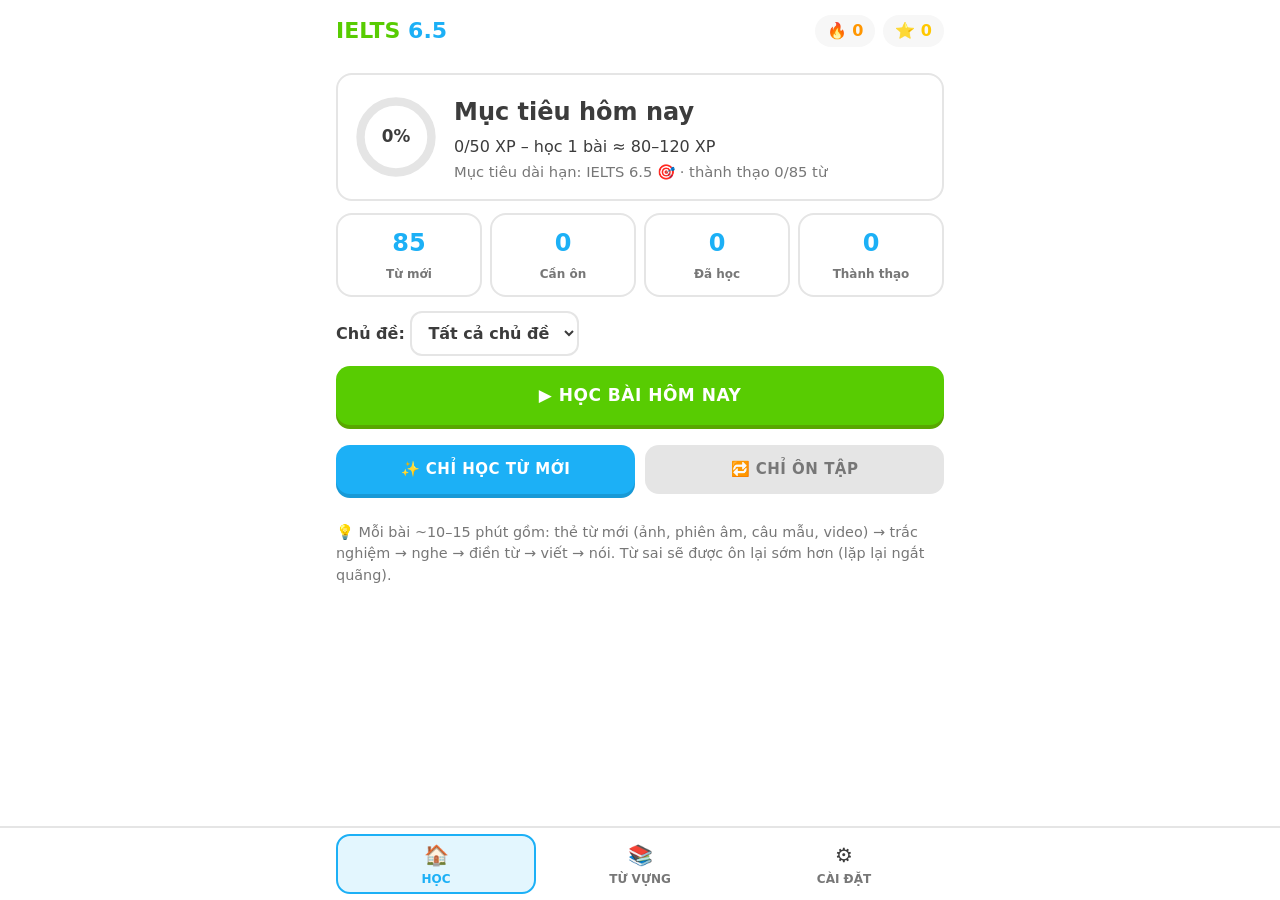
==== index.html @ c29d8faa "Thêm app học từ vựng IELTS 6.5 kiểu Duolingo Co-Authored-By: Claude Sonnet 5.5 <noreply@anthropic.co" ====
<!doctype html>
<html lang="vi">
<head>
<meta charset="utf-8">
<meta name="viewport" content="width=device-width,initial-scale=1,viewport-fit=cover">
<title>IELTS 6.5 · Học từ vựng mỗi ngày</title>
<meta name="theme-color" content="#58cc02">
<link rel="manifest" href="manifest.json">
<link rel="icon" href="icon.svg">
<link rel="stylesheet" href="css/style.css">
</head>
<body>
<div id="app">
  <header id="top"></header>
  <main id="view"></main>
  <nav id="tabs">
    <button data-tab="home">🏠<span>Học</span></button>
    <button data-tab="words">📚<span>Từ vựng</span></button>
    <button data-tab="settings">⚙️<span>Cài đặt</span></button>
  </nav>
</div>
<div id="lesson" class="lesson" hidden></div>
<div id="modal" class="modal" hidden>
  <div class="sheet"><button class="x" id="modal-x" aria-label="Đóng">✕</button><div id="modal-body"></div></div>
</div>
<div id="toast"></div>
<script src="js/data.js"></script>
<script src="js/exercises.js"></script>
<script src="js/app.js"></script>
<script>if ('serviceWorker' in navigator && location.protocol.startsWith('http')) navigator.serviceWorker.register('sw.js').catch(() => { });</script>
</body>
</html>
---- css/style.css ----
:root{
  --green:#58cc02;--green-d:#58a700;--blue:#1cb0f6;--blue-d:#1899d6;--red:#ff4b4b;--red-d:#ea2b2b;--yellow:#ffc800;--purple:#ce82ff;--purple-d:#a560d8;
  --bg:#fff;--card:#fff;--ink:#3c3c3c;--muted:#777;--line:#e5e5e5;--soft:#f7f7f7;--okbg:#d7ffb8;--okink:#58a700;--badbg:#ffdfe0;--badink:#ea2b2b;
}
@media (prefers-color-scheme:dark){:root{--bg:#131f24;--card:#1b2b32;--ink:#e8eef0;--muted:#9fb0b7;--line:#2f434c;--soft:#22353d;--okbg:#27421a;--okink:#8ee04a;--badbg:#4a2326;--badink:#ff8a8a}}
*{box-sizing:border-box;-webkit-tap-highlight-color:transparent}
[hidden]{display:none!important}
html,body{margin:0}
body{background:var(--bg);color:var(--ink);font:16px/1.5 "Nunito","Segoe UI",system-ui,-apple-system,Roboto,sans-serif}
body.noscroll{overflow:hidden}
code{background:var(--soft);padding:1px 6px;border-radius:6px;font-size:.9em}
button,select,input,textarea{font:inherit;color:inherit}
h2,h3,h4{margin:.2em 0}
.muted{color:var(--muted);font-size:.92em}.center{text-align:center}

#app{max-width:640px;margin:0 auto;padding:0 16px 96px}
#top{display:flex;justify-content:space-between;align-items:center;padding:14px 0;position:sticky;top:0;background:var(--bg);z-index:5}
.logo{font-weight:900;font-size:22px;color:var(--green)}.logo b{color:var(--blue)}
.pills{display:flex;gap:8px}.pill{font-weight:800;padding:4px 12px;border-radius:99px;background:var(--soft)}
.pill.fire{color:#ff9600}.pill.xp{color:var(--yellow)}

#tabs{position:fixed;left:0;right:0;bottom:0;display:flex;justify-content:center;gap:4px;background:var(--bg);border-top:2px solid var(--line);padding:6px 8px calc(6px + env(safe-area-inset-bottom));z-index:6}
#tabs button{flex:1;max-width:200px;display:flex;flex-direction:column;align-items:center;font-size:20px;background:none;border:2px solid transparent;border-radius:14px;padding:4px;cursor:pointer}
#tabs button span{font-size:12px;font-weight:800;color:var(--muted);text-transform:uppercase}
#tabs button.on{background:rgba(28,176,246,.12);border-color:var(--blue)}#tabs button.on span{color:var(--blue)}

.card{background:var(--card);border:2px solid var(--line);border-radius:16px;padding:14px 16px;margin:12px 0}
.card.warn{border-color:var(--yellow)}
.goal{display:flex;gap:16px;align-items:center}.goal p{margin:2px 0}
.ring{width:84px;height:84px;flex:none}.ring circle{fill:none;stroke-width:9}.ring .bg{stroke:var(--line)}.ring .fg{stroke:var(--green);stroke-linecap:round;transition:stroke-dashoffset .6s}
.ring text{fill:var(--ink);font-weight:900;font-size:18px}
.stats{display:grid;grid-template-columns:repeat(4,1fr);gap:8px}.stats .card{margin:0;text-align:center;padding:10px 4px}
.stats b{display:block;font-size:24px;font-weight:900;color:var(--blue)}.stats span{font-size:12px;color:var(--muted);font-weight:700}
.sel{display:block;margin:14px 0 6px;font-weight:700}
select,input[type=search],textarea,.tin{width:100%;padding:10px 12px;border:2px solid var(--line);border-radius:12px;background:var(--card)}
.sel select{width:auto}
.tip{color:var(--muted);font-size:.9em;margin-top:18px}

.btn{display:block;width:100%;border:0;border-radius:14px;padding:13px 16px;margin:10px 0;font-weight:900;letter-spacing:.5px;text-transform:uppercase;text-align:center;color:#fff;cursor:pointer;transition:transform .05s;font-size:15px}
.btn:active:not(:disabled){transform:translateY(3px);box-shadow:none!important}
.btn:disabled{background:var(--line)!important;color:var(--muted);box-shadow:none!important;cursor:not-allowed}
.btn.green{background:var(--green);box-shadow:0 4px 0 var(--green-d)}.btn.blue{background:var(--blue);box-shadow:0 4px 0 var(--blue-d)}
.btn.purple{background:var(--purple);box-shadow:0 4px 0 var(--purple-d)}.btn.red{background:var(--red);box-shadow:0 4px 0 var(--red-d)}
.btn.danger{background:none;border:2px solid var(--red);color:var(--red)}
.btn.ghost{background:none;border:2px solid var(--line);color:var(--blue)}
.btn.big{padding:17px;font-size:17px}.btn.sm{display:inline-block;width:auto;padding:8px 16px;font-size:13px}
.row2{display:grid;grid-template-columns:1fr 1fr;gap:10px}
label.btn{cursor:pointer}
.field{display:flex;justify-content:space-between;align-items:center;gap:10px;margin:10px 0;font-weight:700}.field select{width:auto}
textarea{resize:vertical;margin:8px 0}

.searchbar{display:flex;gap:8px;margin-bottom:10px}.searchbar select{width:42%}
.witem{display:flex;justify-content:space-between;align-items:center;width:100%;text-align:left;background:var(--card);border:2px solid var(--line);border-radius:14px;padding:10px 14px;margin:6px 0;cursor:pointer}
.witem b{display:block;font-size:17px}.witem small{color:var(--muted)}
.dots{display:flex;gap:3px}.dots i{width:8px;height:8px;border-radius:50%;background:var(--line)}.dots i.on{background:var(--green)}
.loading{text-align:center;padding:30px;color:var(--muted)}

/* ---- Thẻ từ ---- */
.wcard{padding-bottom:20px}
.wimg{position:relative;border-radius:16px;overflow:hidden;background:var(--soft);min-height:120px;text-align:center}
.wimg img{width:100%;max-height:240px;object-fit:cover;display:block}
.noimg{height:140px;display:grid;place-items:center;font-size:64px;font-weight:900;color:var(--blue)}
.wimg .chip.sm{position:absolute;right:8px;top:8px}
.credit{display:block;font-size:11px;color:var(--muted);padding:2px 8px;min-height:4px}
.wword{font-size:34px;font-weight:900;margin:10px 0 0}.wipa{color:var(--blue);font-size:18px}
.audiobar{display:flex;flex-wrap:wrap;gap:8px;margin:8px 0}
.chip{border:2px solid var(--line);background:var(--card);border-radius:99px;padding:6px 14px;font-weight:800;cursor:pointer;color:var(--blue)}
.chip.sm{padding:3px 10px;font-size:12px}
.vi{font-size:20px;font-weight:800;margin:8px 0}
.sec{margin-top:14px}.sec h4{font-size:13px;text-transform:uppercase;letter-spacing:.6px;color:var(--muted)}
.mean{margin:4px 0}.pos{background:var(--blue);color:#fff;font-size:11px;font-weight:800;padding:1px 8px;border-radius:99px;margin-right:4px}
.exs{list-style:none;padding:0;margin:0}.exs li{display:flex;gap:8px;padding:8px 0;border-bottom:1px dashed var(--line)}
.exvi{color:var(--muted);font-size:.93em}
mark{background:rgba(255,200,0,.35);color:inherit;border-radius:4px;padding:0 2px}
.mini{border:0;background:var(--soft);border-radius:50%;width:30px;height:30px;flex:none;cursor:pointer}
.link{background:none;border:0;color:var(--blue);padding:0;cursor:pointer;font-size:.9em}
.tags{display:flex;flex-wrap:wrap;gap:6px}.tag{padding:3px 12px;border-radius:99px;font-weight:700;font-size:.92em;background:var(--soft)}
.tag.g{background:var(--okbg);color:var(--okink)}.tag.r{background:var(--badbg);color:var(--badink)}.tag.b{background:rgba(28,176,246,.15);color:var(--blue)}
.vwrap{margin:10px 0;overflow:hidden;border-radius:12px}.vwrap iframe{max-width:100%}
.links{display:flex;gap:14px;margin-top:6px}.links a{color:var(--blue);font-weight:700}
.micres{min-height:4px;margin:4px 0}.ok{color:var(--okink)}.bad{color:var(--badink)}

/* ---- Modal ---- */
.modal{position:fixed;inset:0;background:rgba(0,0,0,.55);z-index:20;display:flex;justify-content:center;align-items:flex-end}
.sheet{background:var(--bg);width:100%;max-width:640px;max-height:92vh;overflow:auto;border-radius:24px 24px 0 0;padding:20px 16px 30px;position:relative}
.x{background:none;border:0;font-size:22px;color:var(--muted);cursor:pointer}
.sheet .x{position:absolute;right:12px;top:8px;z-index:2;background:var(--bg);border-radius:50%;width:36px;height:36px}

/* ---- Bài học ---- */
.lesson{position:fixed;inset:0;background:var(--bg);z-index:30;display:flex;flex-direction:column}
.lhead{display:flex;align-items:center;gap:12px;padding:14px 16px;max-width:640px;width:100%;margin:0 auto}
.pbar{flex:1;height:16px;border-radius:99px;background:var(--line);overflow:hidden}.pbar i{display:block;height:100%;background:var(--green);border-radius:99px;transition:width .4s}
.hearts{font-weight:900;color:var(--red)}
.lbody{flex:1;overflow:auto;max-width:640px;width:100%;margin:0 auto;padding:6px 16px 24px}
.ltitle{font-size:22px;font-weight:900;margin:8px 0 14px}
.prompt{margin-bottom:18px}
.qword{font-size:34px;font-weight:900}.qipa{color:var(--blue);font-size:18px}
.qdef{font-size:20px;line-height:1.45}.qhint{color:var(--muted);margin-top:6px}
.blank{display:inline-block;min-width:70px;border-bottom:3px solid var(--blue);color:transparent;text-align:center}
.qimg{width:100%;max-height:260px;object-fit:cover;border-radius:16px}
.qlisten{display:flex;gap:14px;align-items:center;justify-content:center;margin:10px 0}
.bigspeak{width:64px;height:64px;border-radius:18px;border:0;background:var(--blue);box-shadow:0 4px 0 var(--blue-d);font-size:28px;cursor:pointer;vertical-align:middle}
.micbtn{width:86px;height:86px;border-radius:50%;border:0;background:var(--red);box-shadow:0 5px 0 var(--red-d);font-size:36px;cursor:pointer}
.opts{display:grid;gap:10px}
.opt{display:flex;align-items:center;gap:12px;text-align:left;background:var(--card);border:2px solid var(--line);border-bottom-width:4px;border-radius:14px;padding:13px 14px;font-weight:700;cursor:pointer;font-size:17px}
.opt kbd{border:2px solid var(--line);border-radius:8px;min-width:28px;text-align:center;font-size:13px;color:var(--muted)}
.opt.sel{border-color:var(--blue);background:rgba(28,176,246,.12)}
.opt.right{border-color:var(--green);background:var(--okbg)}.opt.wrong{border-color:var(--red);background:var(--badbg)}
.tin{font-size:20px}
.lfoot{border-top:2px solid var(--line);padding:12px 16px calc(14px + env(safe-area-inset-bottom));background:var(--bg)}
.lfoot>*{max-width:640px;margin-left:auto;margin-right:auto}
.lfoot.ok{background:var(--okbg);border-color:transparent;color:var(--okink)}.lfoot.bad{background:var(--badbg);border-color:transparent;color:var(--badink)}
.fb{font-size:17px}.fbw{font-size:14px;margin-top:4px;color:var(--ink)}
.fbtns{display:grid;gap:0}.fbtns .btn{margin:8px auto 0}
.prep,.done{margin:auto;text-align:center;padding:24px;max-width:480px;width:100%}
.spinner{width:48px;height:48px;border:6px solid var(--line);border-top-color:var(--green);border-radius:50%;margin:0 auto 14px;animation:sp 1s linear infinite}
@keyframes sp{to{transform:rotate(360deg)}}
.trophy{font-size:84px}.sum{display:grid;grid-template-columns:repeat(3,1fr);gap:8px}.sum .card{margin:8px 0;padding:10px 4px}
.sum b{display:block;font-size:22px;color:var(--yellow)}.sum span{font-size:12px;color:var(--muted);font-weight:700}
.gl{text-align:left;font-size:.95em}.lesson .done{overflow:auto;max-height:100%}
#toast{position:fixed;left:50%;bottom:90px;transform:translate(-50%,20px);background:#333;color:#fff;padding:10px 18px;border-radius:99px;opacity:0;pointer-events:none;transition:.25s;z-index:50;max-width:90%;text-align:center}
#toast.show{opacity:1;transform:translate(-50%,0)}
@media (min-width:700px){.modal{align-items:center}.sheet{border-radius:24px}}
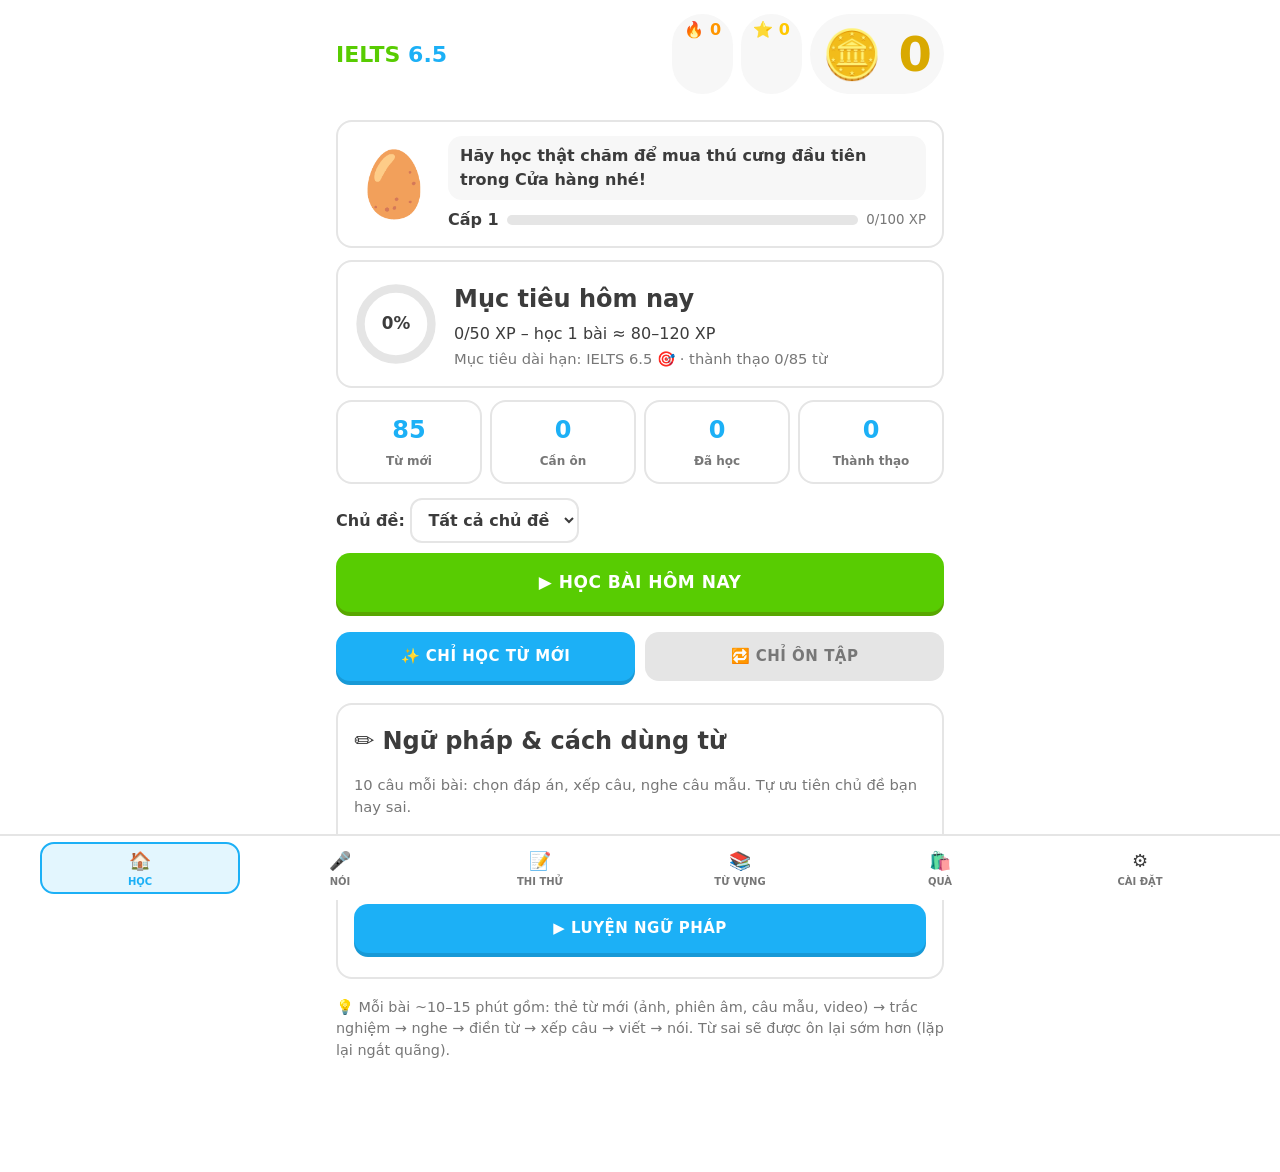
==== commit ba2a1ee0: "Thêm ngữ pháp, luyện nói, thi thử IELTS, phần thưởng, chọn ảnh, đồng bộ - Câu hỏi định nghĩa/điền từ" ====
--- a/index.html
+++ b/index.html
@@ -15,7 +15,10 @@
   <main id="view"></main>
   <nav id="tabs">
     <button data-tab="home">🏠<span>Học</span></button>
+    <button data-tab="speaking">🎤<span>Nói</span></button>
+    <button data-tab="exam">📝<span>Thi thử</span></button>
     <button data-tab="words">📚<span>Từ vựng</span></button>
+    <button data-tab="shop">🛍️<span>Quà</span></button>
     <button data-tab="settings">⚙️<span>Cài đặt</span></button>
   </nav>
 </div>
@@ -26,6 +29,14 @@
 <div id="toast"></div>
 <script src="js/data.js"></script>
 <script src="js/exercises.js"></script>
+<script src="js/shop.js"></script>
+<script src="js/grammar.js"></script>
+<script src="js/lesson.js"></script>
+<script src="js/ai.js"></script>
+<script src="js/testbank.js"></script>
+<script src="js/speaking.js"></script>
+<script src="js/exam.js"></script>
+<script src="js/sync.js"></script>
 <script src="js/app.js"></script>
 <script>if ('serviceWorker' in navigator && location.protocol.startsWith('http')) navigator.serviceWorker.register('sw.js').catch(() => { });</script>
 </body>
--- a/css/style.css
+++ b/css/style.css
@@ -121,3 +121,69 @@
 #toast{position:fixed;left:50%;bottom:90px;transform:translate(-50%,20px);background:#333;color:#fff;padding:10px 18px;border-radius:99px;opacity:0;pointer-events:none;transition:.25s;z-index:50;max-width:90%;text-align:center}
 #toast.show{opacity:1;transform:translate(-50%,0)}
 @media (min-width:700px){.modal{align-items:center}.sheet{border-radius:24px}}
+
+/* ===== Phần bổ sung: thưởng, thú cưng, luyện nói, thi thử ===== */
+.btn.yellow{background:var(--yellow);color:#4b3b00;box-shadow:0 4px 0 #d9a900}
+.pill.coin{color:#d9a900}.pill.sync{font-size:12px}
+#tabs{gap:0}#tabs button{font-size:18px;padding:3px 0}#tabs button span{font-size:10px;letter-spacing:0}
+.grow{flex:1}
+.petcard{display:flex;gap:14px;align-items:center}
+.pet{font-size:64px;line-height:1;flex:none}.pet.sm{font-size:38px}
+.petinfo{flex:1;min-width:0}.bubble{background:var(--soft);border-radius:14px;padding:8px 12px;font-weight:700;margin-bottom:8px}
+.lvl{display:flex;align-items:center;gap:8px;flex-wrap:wrap}.lvl small{color:var(--muted)}
+.pbar.sm{height:10px;flex:1;min-width:80px}
+.petcheer{font-size:56px}.bounce{animation:bn 1s ease infinite}
+@keyframes bn{50%{transform:translateY(-12px)}}
+.popup{position:fixed;inset:0;background:rgba(0,0,0,.6);z-index:60;display:grid;place-items:center;padding:16px;overflow:auto}
+.pbox{background:var(--bg);border-radius:20px;padding:22px;max-width:420px;width:100%;text-align:center}
+.pbox.wide{max-width:560px;text-align:left}
+.bigemoji{font-size:80px}.reward{font-size:28px;font-weight:900;margin:10px 0;color:var(--blue)}
+.wallet{display:flex;gap:14px;align-items:center}.coin{font-size:48px}
+.pets{display:grid;grid-template-columns:repeat(3,1fr);gap:8px}.petitem{text-align:center;margin:0;padding:10px 6px}.petitem.on{border-color:var(--green)}
+.petitem b{display:block;font-size:13px;margin:4px 0}.petitem .btn{margin:4px 0;padding:8px 6px;width:100%;font-size:12px}
+.shopitem{display:flex;gap:12px;align-items:center}.shopitem .btn{width:auto;margin:0}
+.gift{background:var(--okbg);border-color:transparent;color:var(--okink);font-weight:800}
+.combo{position:fixed;top:70px;left:50%;transform:translateX(-50%);background:var(--yellow);color:#4b3b00;font-weight:900;padding:8px 18px;border-radius:99px;z-index:40;animation:bn .6s ease 2}
+
+.imgbtns{position:absolute;right:8px;top:8px;display:flex;gap:6px}
+.imggrid{display:grid;grid-template-columns:repeat(3,1fr);gap:6px;margin:10px 0;max-height:40vh;overflow:auto}
+.gi{border:2px solid var(--line);border-radius:10px;padding:0;overflow:hidden;background:var(--soft);cursor:pointer;aspect-ratio:1}.gi img{width:100%;height:100%;object-fit:cover;display:block}.gi:hover{border-color:var(--blue)}
+#ip-url{width:100%;padding:10px;border:2px solid var(--line);border-radius:12px;background:var(--card);margin:6px 0}
+.grammar select{margin:8px 0}
+
+.qtools{display:flex;gap:8px;flex-wrap:wrap;margin:10px 0 4px}.qtr{background:var(--soft);border-radius:12px;padding:8px 12px;margin:6px 0;color:var(--ink)}
+.fbfull{border-top:1px dashed currentColor;padding-top:6px;opacity:.95}.why{background:rgba(255,255,255,.5);border-radius:10px;padding:6px 10px}
+.answerline{min-height:56px;border-bottom:2px solid var(--line);border-top:2px solid var(--line);padding:8px 0;display:flex;flex-wrap:wrap;gap:8px;margin-bottom:16px;align-content:flex-start}
+.tilebank{display:flex;flex-wrap:wrap;gap:8px;justify-content:center}
+.tile{border:2px solid var(--line);border-bottom-width:4px;border-radius:12px;background:var(--card);padding:8px 14px;font-weight:800;font-size:17px;cursor:pointer}
+.tile.ghosty{background:var(--soft);color:transparent;border-color:transparent;cursor:default}
+
+.examiner{display:flex;gap:10px;align-items:flex-start;margin:6px 0 12px}.avatar{font-size:40px}
+.ebubble{background:var(--soft);border-radius:4px 18px 18px 18px;padding:12px 16px;font-size:19px;font-weight:700}
+.cue{margin:8px 0}.cue ul{margin:6px 0 0;padding-left:20px}
+.speakctl{display:flex;align-items:center;justify-content:center;gap:18px;margin:12px 0}.timer{font-weight:900;font-size:18px;color:var(--muted)}
+.micbtn.rec{animation:pulse 1.1s ease infinite}@keyframes pulse{50%{box-shadow:0 0 0 14px rgba(255,75,75,.25)}}
+textarea.essay,#tr,#notes{min-height:120px;font-size:16px;width:100%}
+.wc{text-align:right;font-weight:800;margin:4px 0 10px}.wprompt{font-size:17px}
+
+.tsec{margin:18px 0;padding-bottom:12px;border-bottom:3px solid var(--line)}
+.passage p{line-height:1.7;text-align:justify}.passage{background:var(--soft);border-radius:14px;padding:6px 14px;margin:10px 0}
+.qgroup{margin:16px 0}.instr{color:var(--muted);font-size:.92em;font-style:italic}.hlist{background:var(--soft);border-radius:12px;padding:8px 12px;margin:8px 0;font-weight:700}
+.q{margin:10px 0}.rad{display:flex;gap:8px;flex-wrap:wrap}.rad label,.mcqo{display:flex;gap:8px;align-items:flex-start;border:2px solid var(--line);border-radius:12px;padding:8px 12px;cursor:pointer;margin:6px 0}
+.rad label{margin:0}.rad input,.mcqo input{margin-top:4px}
+.fillin{border:0;border-bottom:2px solid var(--blue);background:transparent;padding:2px 6px;width:150px;font-size:16px;color:inherit;outline:none}
+.player .pbar{margin-top:8px}.rv{border-left:5px solid var(--line);padding:6px 10px;margin:8px 0;background:var(--card)}.rv.ok{border-color:var(--green)}.rv.bad{border-color:var(--red)}
+.bands{display:grid;grid-template-columns:repeat(4,1fr);gap:8px;margin:10px 0}.bandtile{background:var(--soft);border-radius:14px;text-align:center;padding:10px 4px}
+.bandtile b{display:block;font-size:24px;color:var(--blue)}.bandtile span{font-size:12px;color:var(--muted);font-weight:700}
+.bandbig{font-size:64px;font-weight:900;color:var(--green);text-align:center;line-height:1}
+.crit{display:grid;grid-template-columns:1fr 1fr;gap:6px;margin:12px 0}.crit div{background:var(--soft);border-radius:12px;padding:8px 12px;display:flex;justify-content:space-between;gap:8px}
+.crit span{font-size:13px;color:var(--muted)}.crit b{color:var(--blue)}
+.corr{margin:8px 0;padding:8px 10px;background:var(--soft);border-radius:10px}.model{background:var(--okbg);color:var(--okink);padding:10px;border-radius:10px}
+.hrow{display:flex;justify-content:space-between;gap:8px;padding:6px 0;border-bottom:1px dashed var(--line)}
+.chart{margin:10px 0}.chart svg{width:100%;max-width:420px;color:var(--ink)}.legend{display:flex;gap:12px;flex-wrap:wrap;font-size:13px}.legend i{display:inline-block;width:10px;height:10px;border-radius:50%;margin-right:4px}
+.dt{border-collapse:collapse;width:100%;font-size:14px;margin:6px 0}.dt th,.dt td{border:1px solid var(--line);padding:4px 8px;text-align:center}
+details.card summary{cursor:pointer;font-weight:800}
+.field input,.card input[type=password],.card input[type=text],.card input[type=url],#sy-url,#sy-id,#sy-pw,#ai-key,#px-key,#sy-code,#ex-free,#sp-free{width:100%;padding:10px 12px;border:2px solid var(--line);border-radius:12px;background:var(--card);margin:6px 0}
+.sync-status{font-weight:800;margin:6px 0}
+@media (max-width:420px){.crit{grid-template-columns:1fr}.pets{grid-template-columns:repeat(2,1fr)}}
+.qtr:empty{display:none}
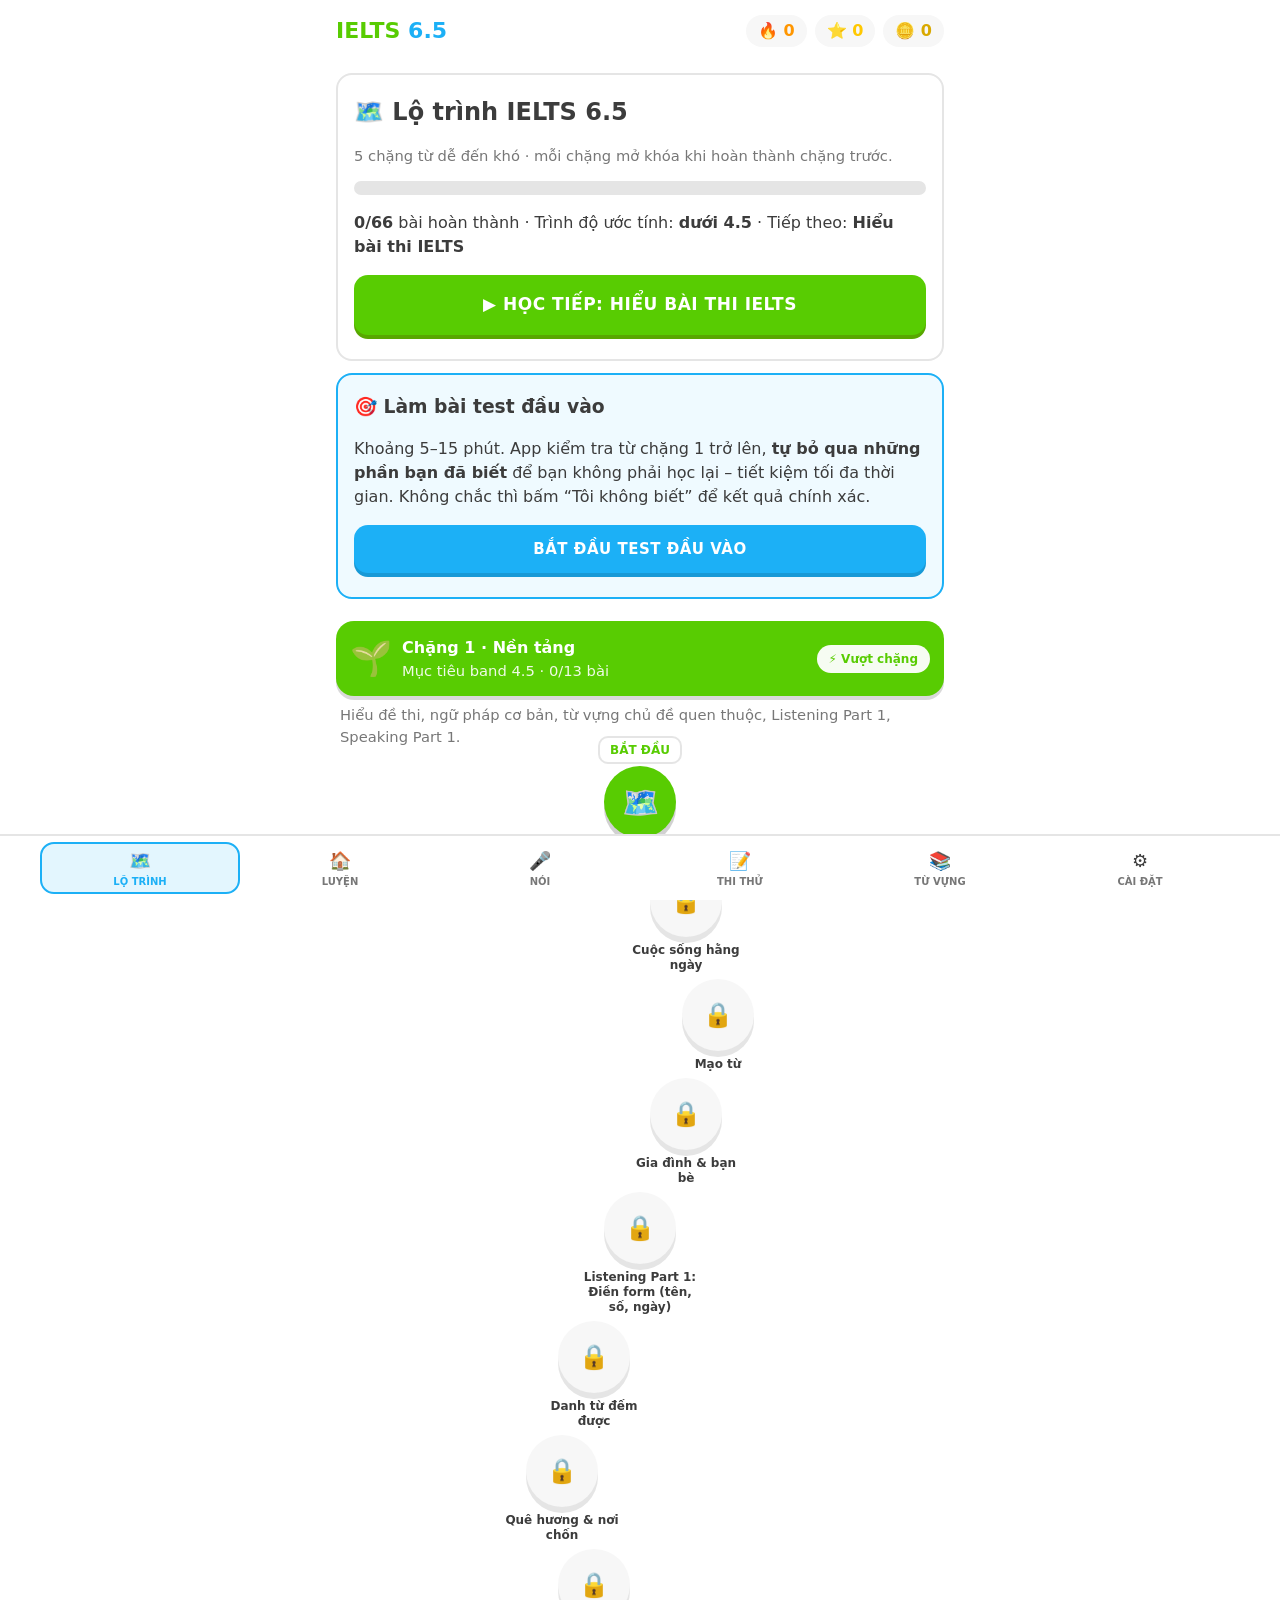
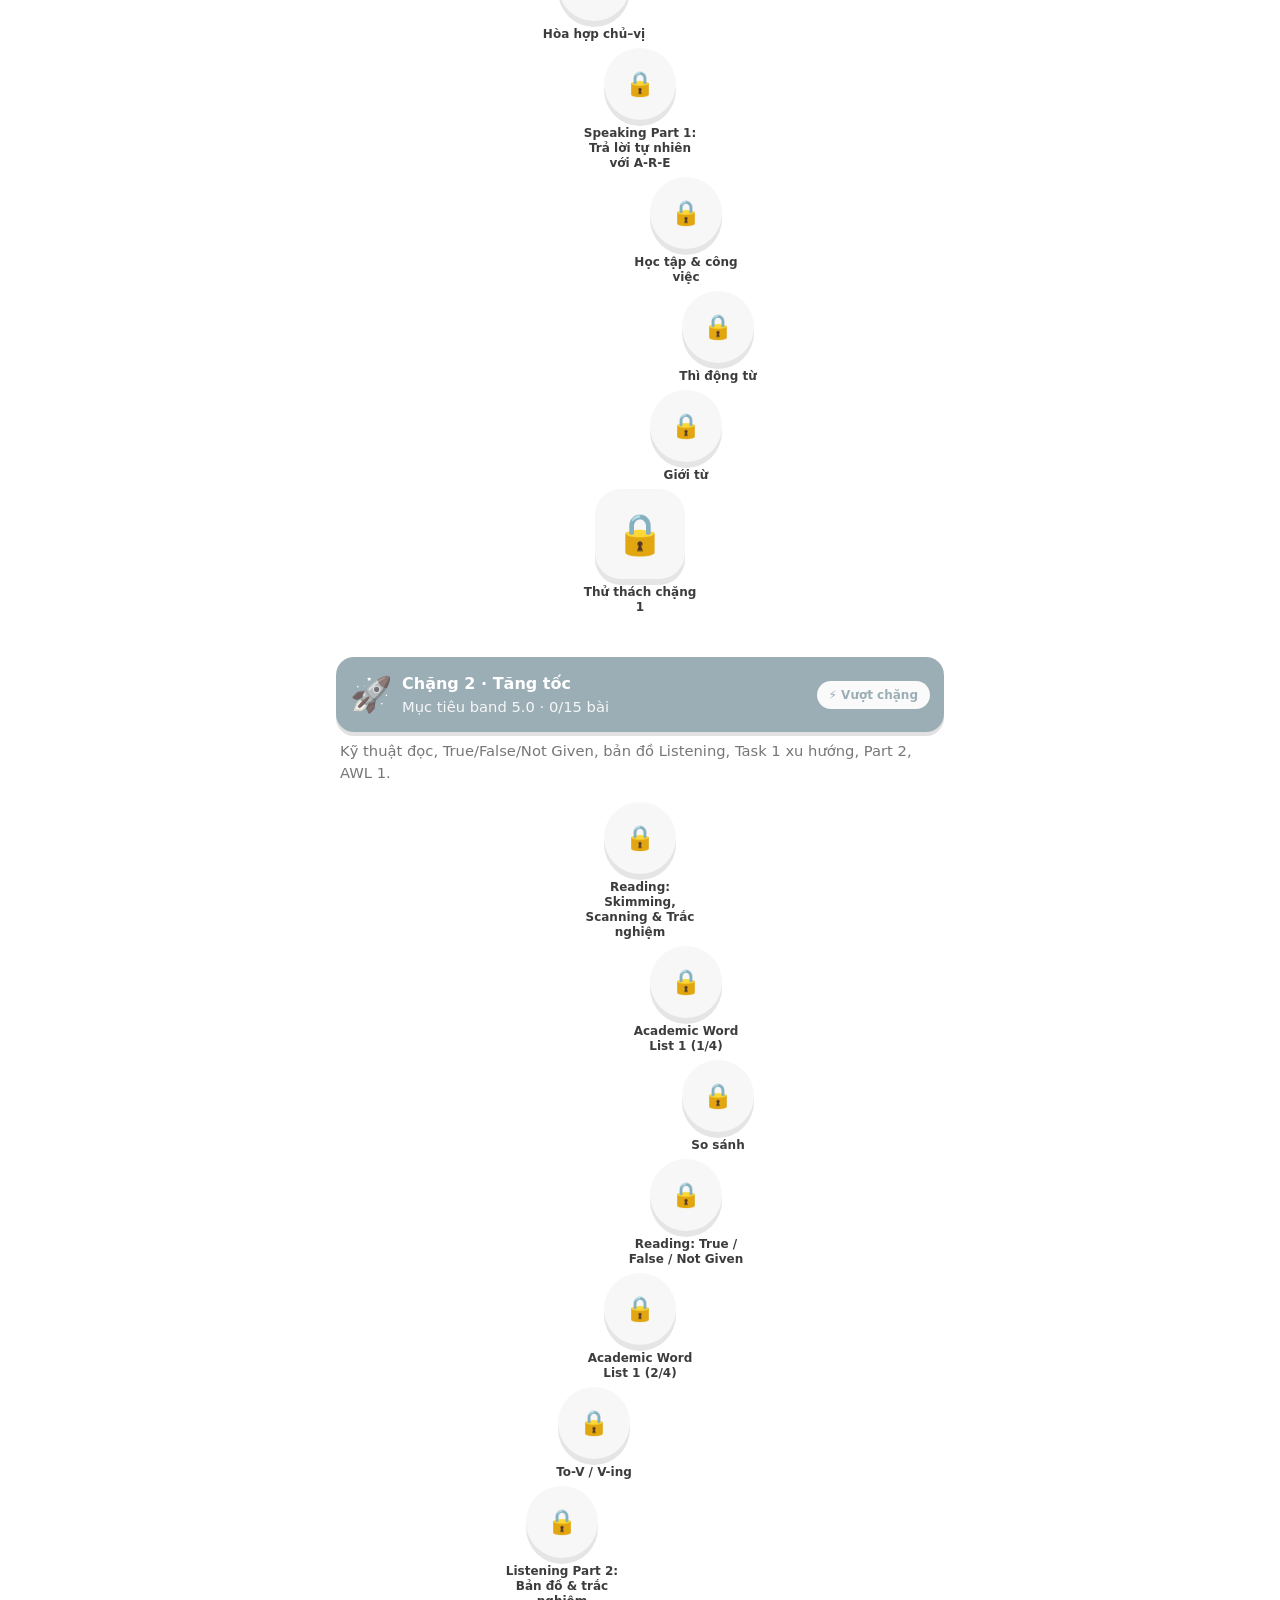
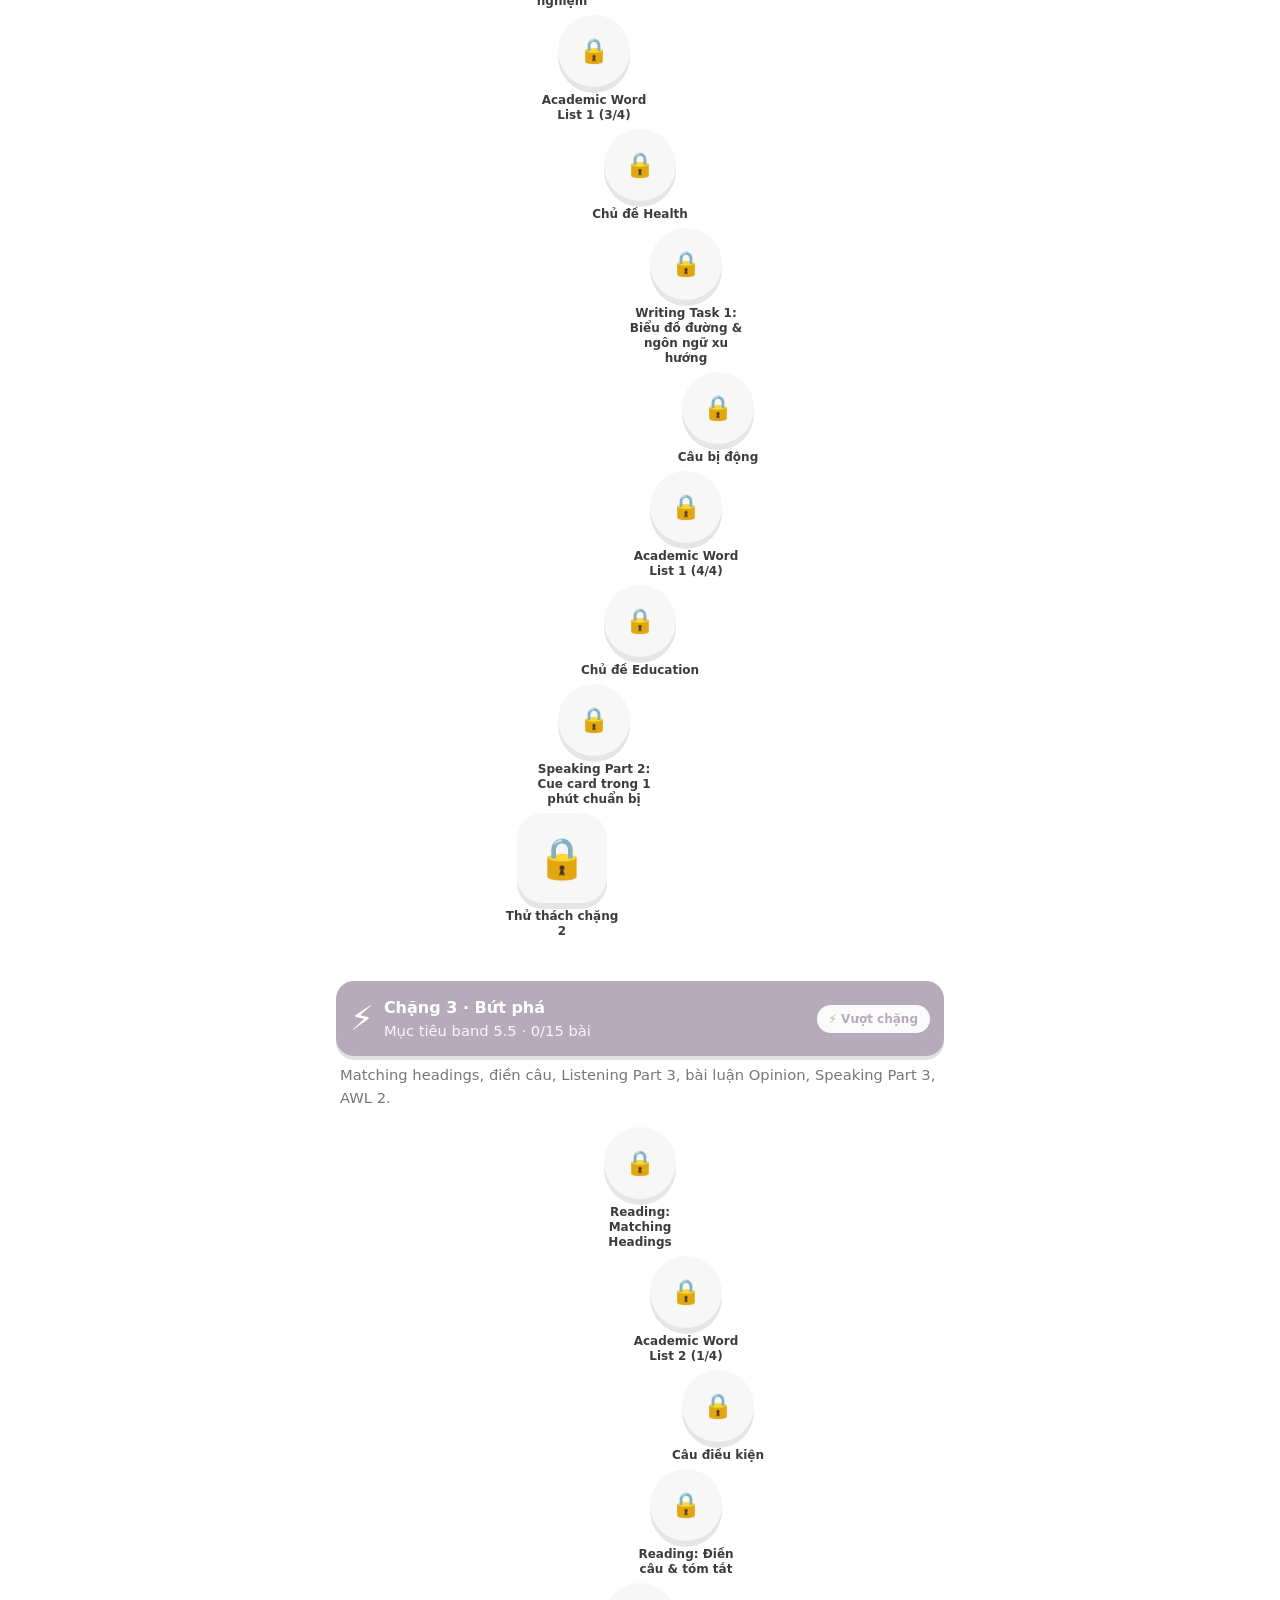
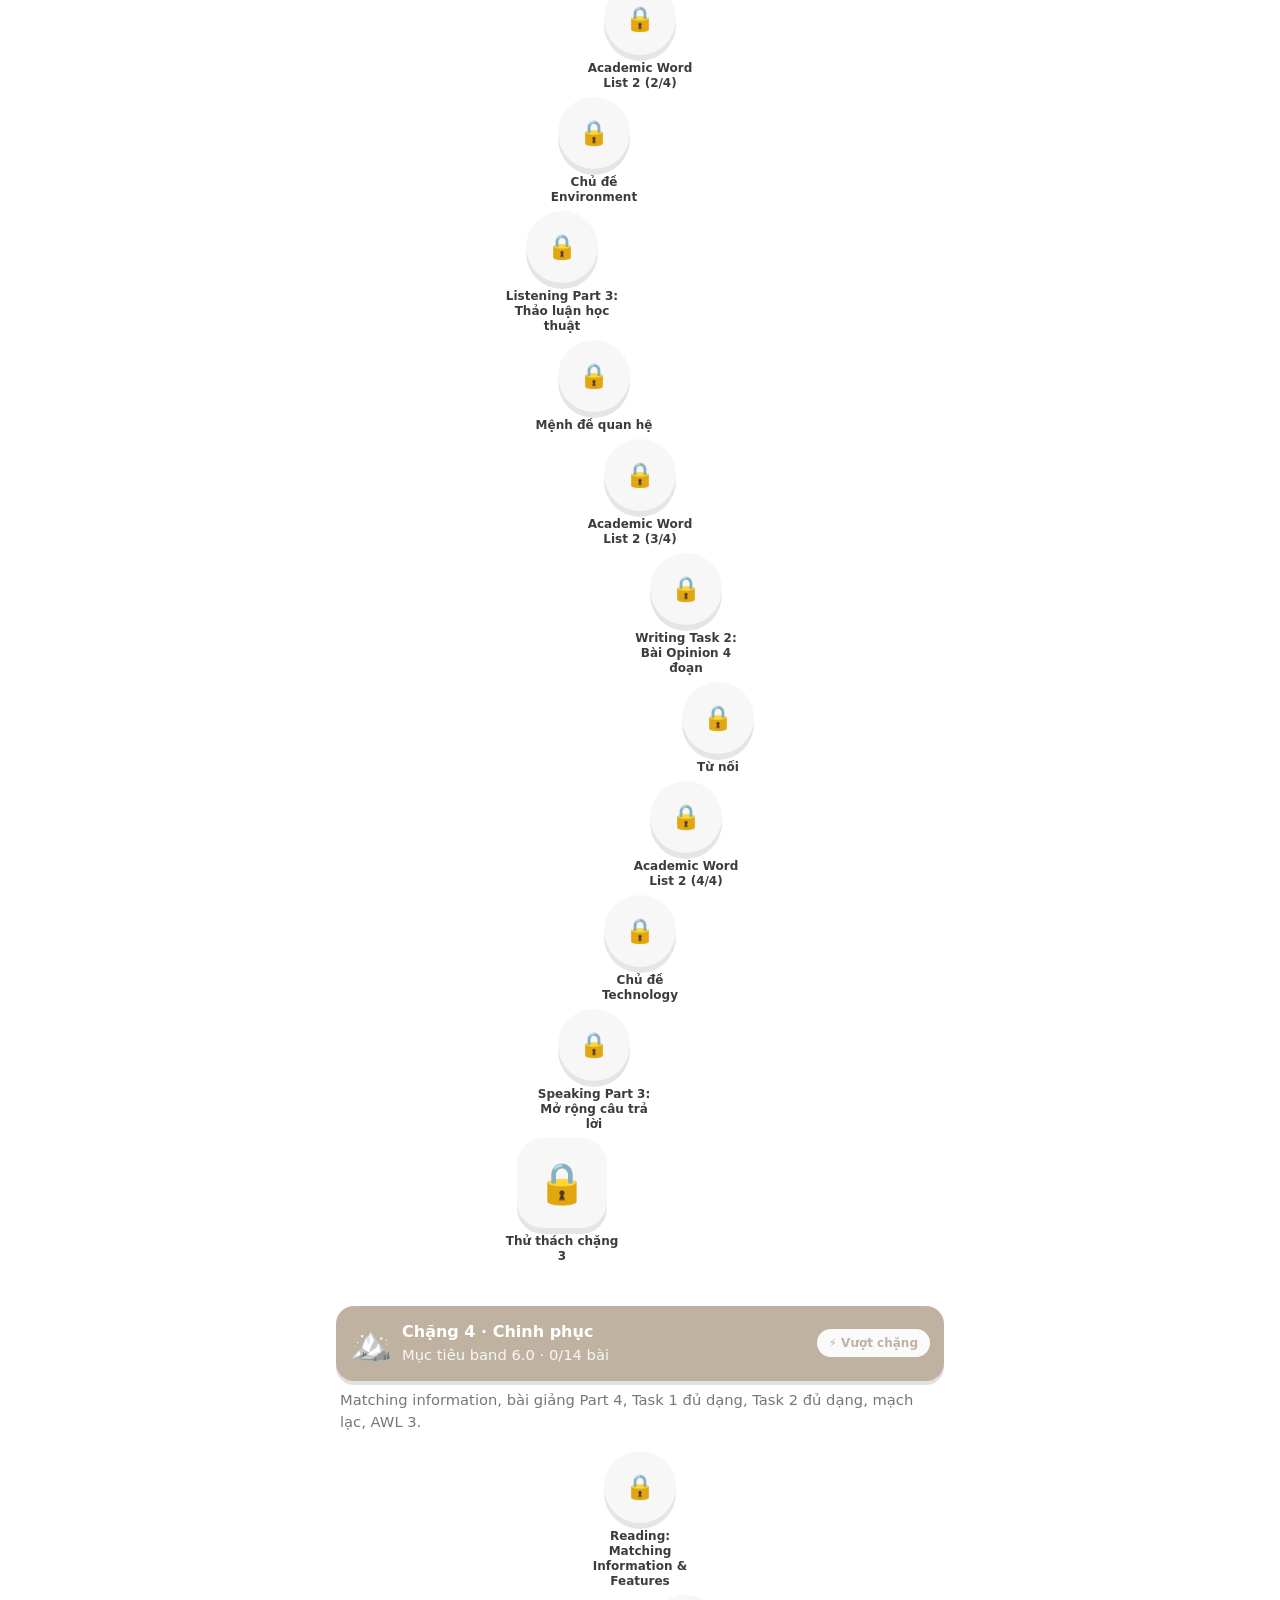
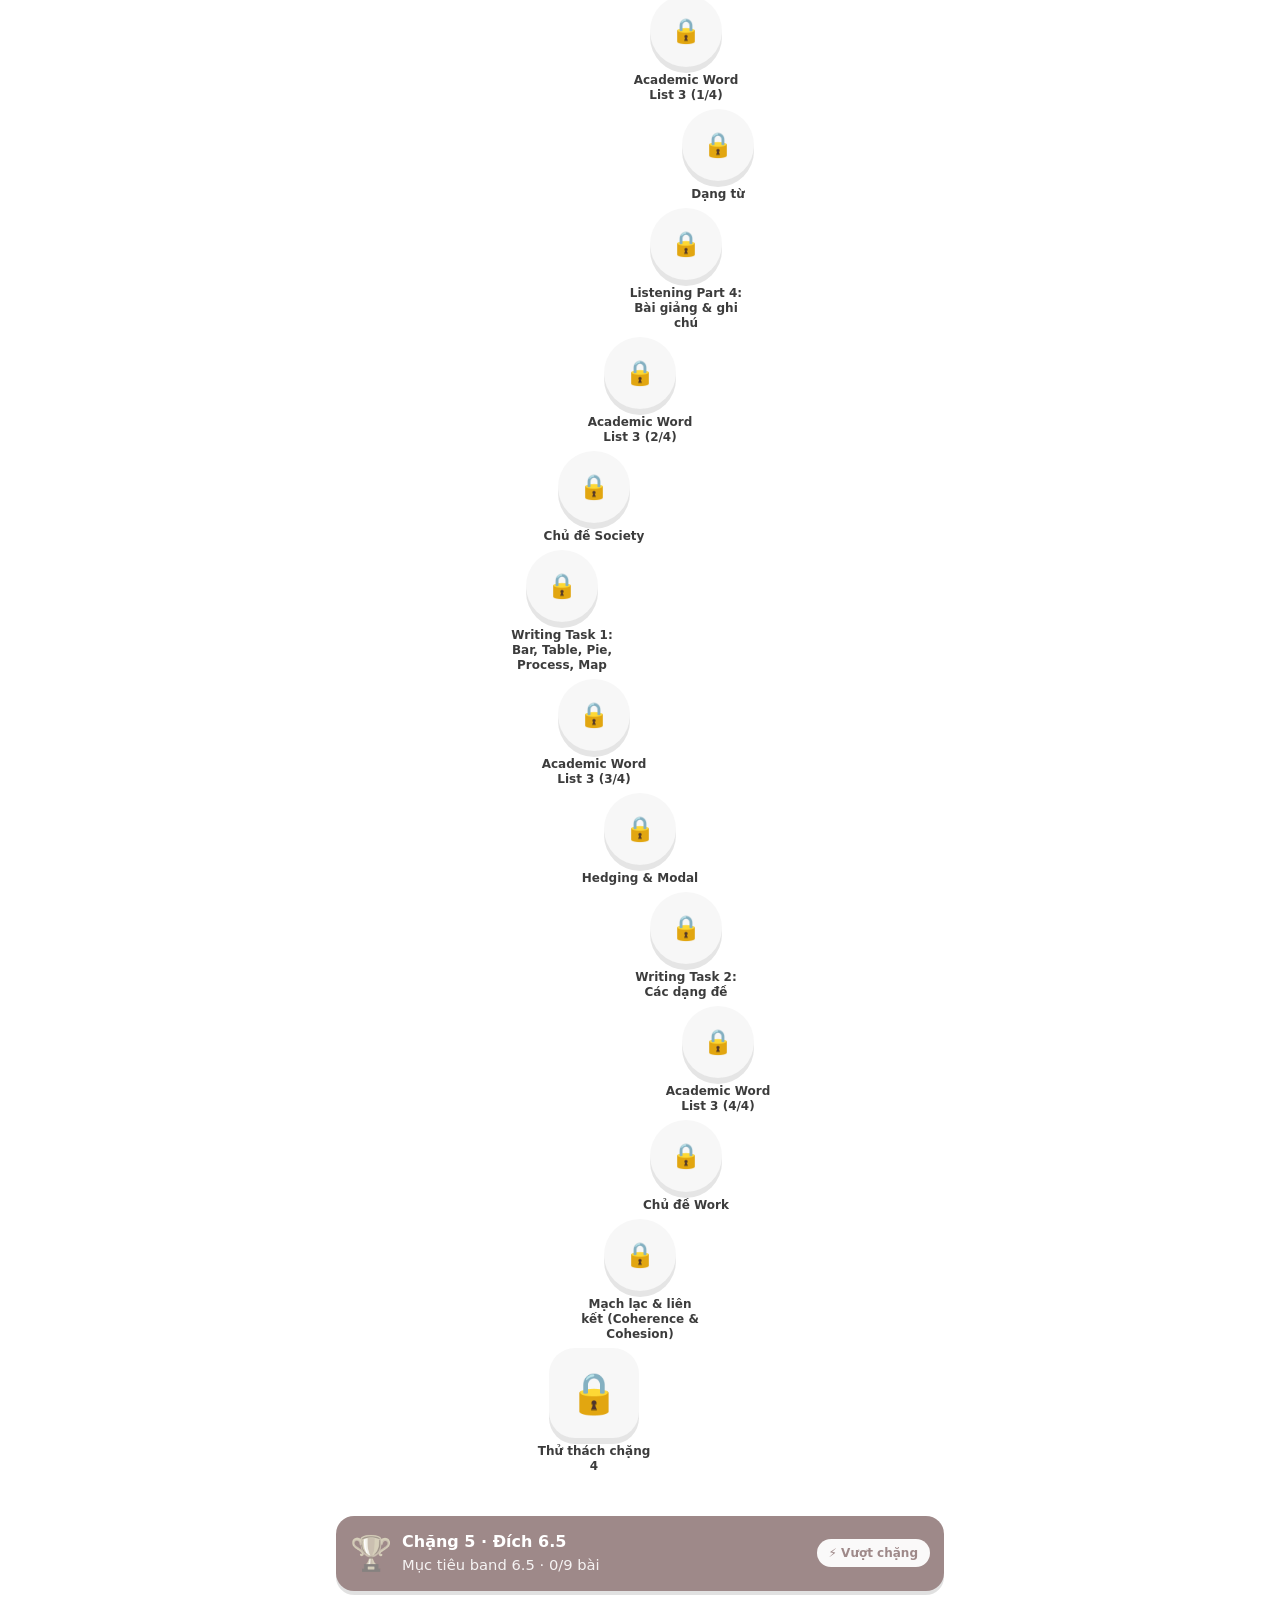
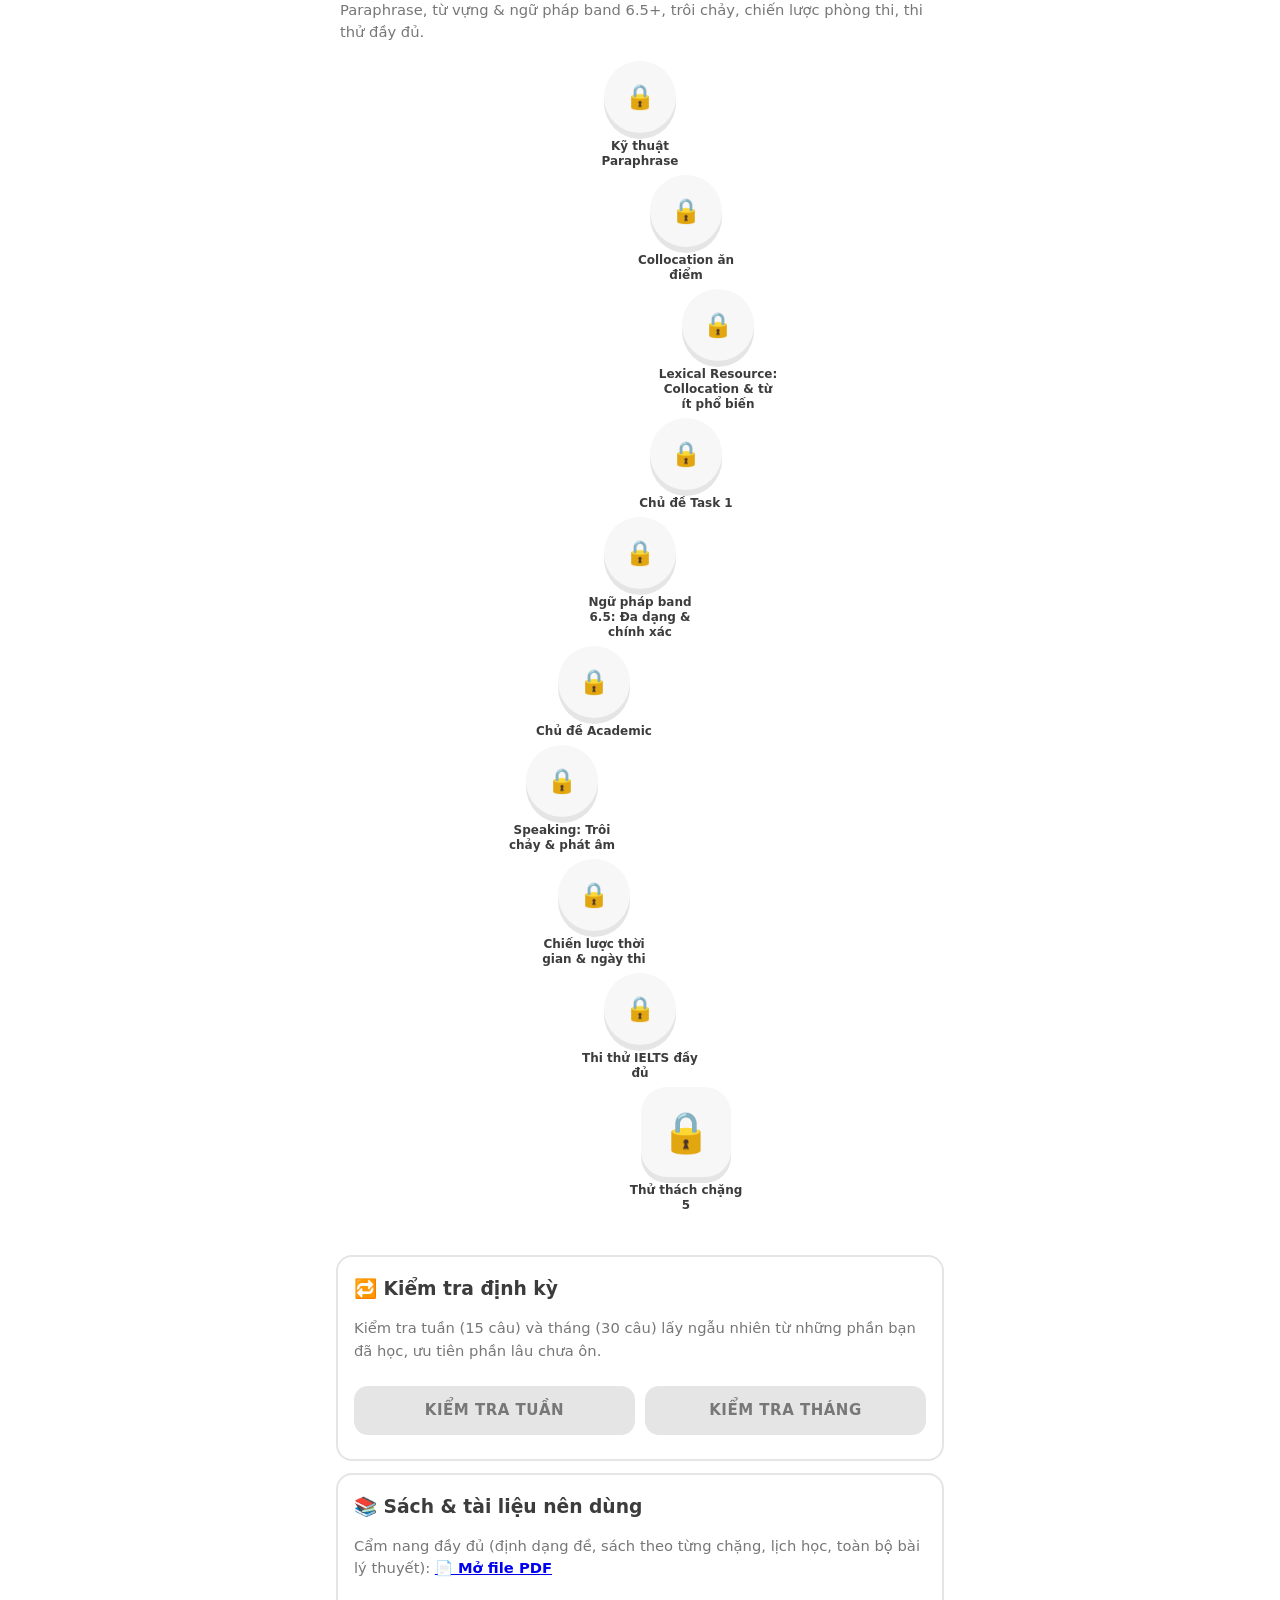
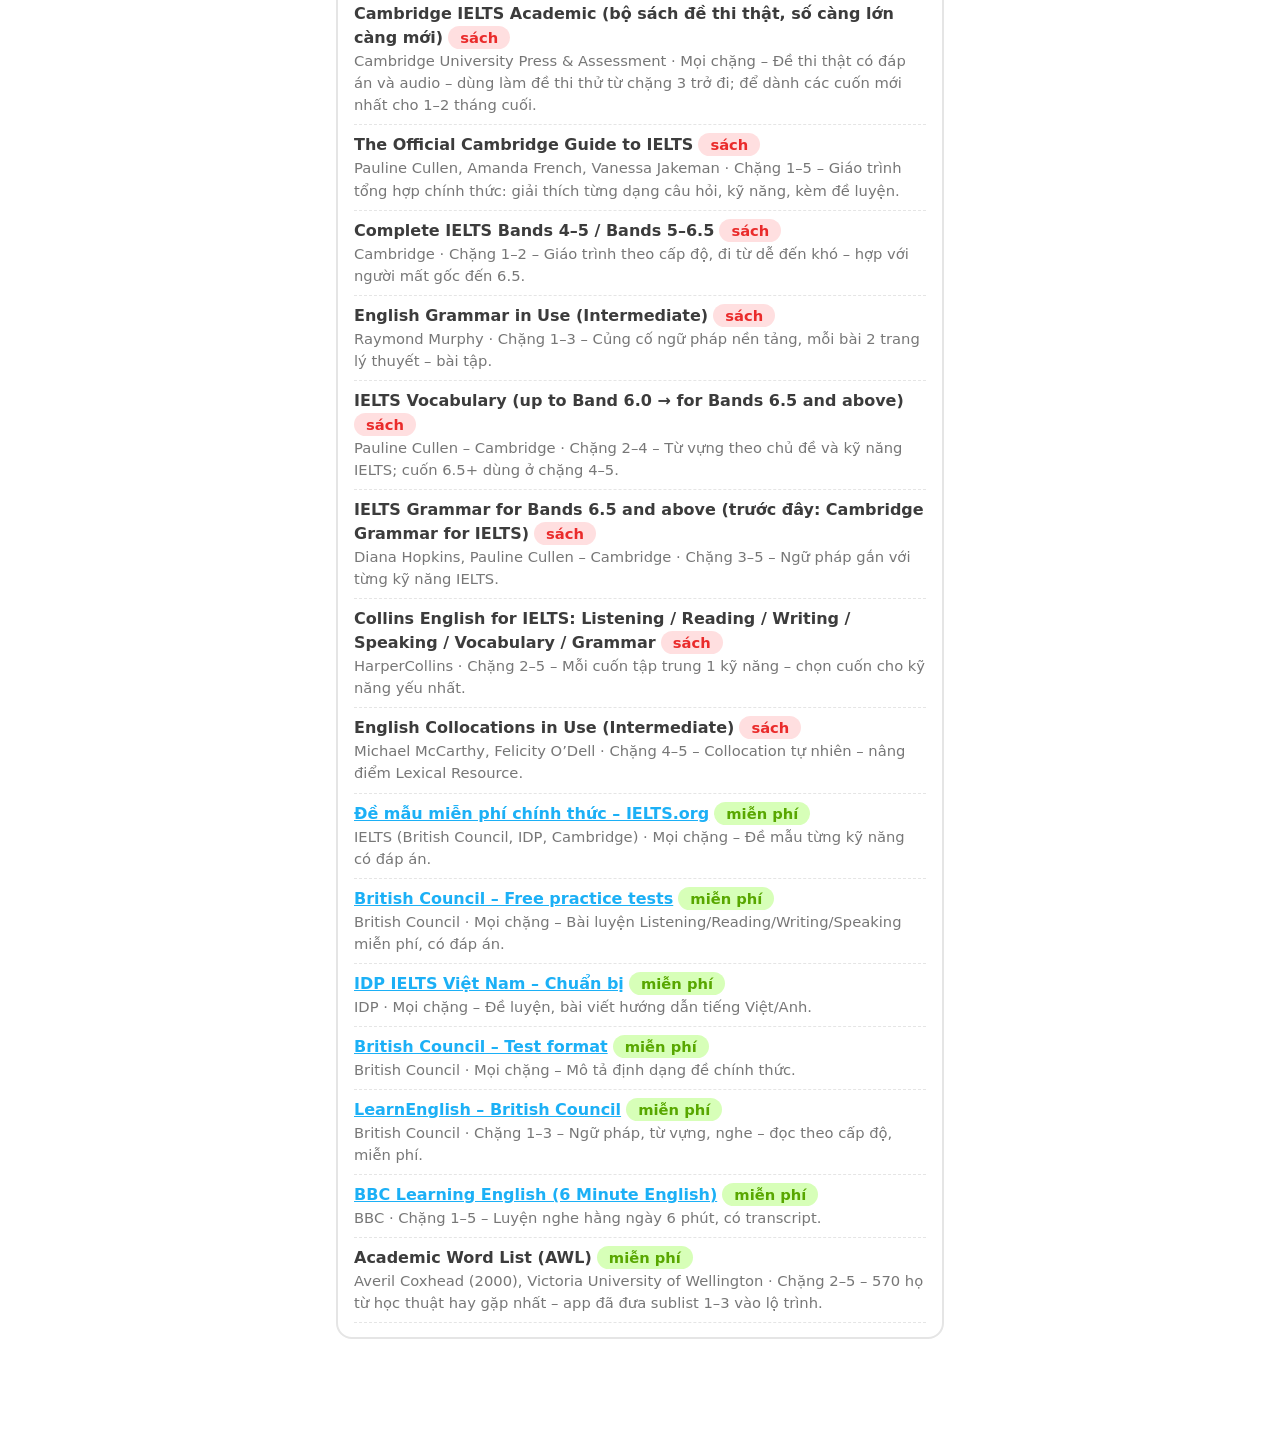
==== commit 7b76b452: "Thêm lộ trình 5 chặng dạng game, test đầu vào, kiểm tra định kỳ, cẩm nang PDF - 66 bài: 24 bài kỹ nă" ====
--- a/index.html
+++ b/index.html
@@ -14,11 +14,11 @@
   <header id="top"></header>
   <main id="view"></main>
   <nav id="tabs">
-    <button data-tab="home">🏠<span>Học</span></button>
+    <button data-tab="road">🗺️<span>Lộ trình</span></button>
+    <button data-tab="home">🏠<span>Luyện</span></button>
     <button data-tab="speaking">🎤<span>Nói</span></button>
     <button data-tab="exam">📝<span>Thi thử</span></button>
     <button data-tab="words">📚<span>Từ vựng</span></button>
-    <button data-tab="shop">🛍️<span>Quà</span></button>
     <button data-tab="settings">⚙️<span>Cài đặt</span></button>
   </nav>
 </div>
@@ -37,6 +37,8 @@
 <script src="js/speaking.js"></script>
 <script src="js/exam.js"></script>
 <script src="js/sync.js"></script>
+<script src="js/road-data.js"></script>
+<script src="js/road.js"></script>
 <script src="js/app.js"></script>
 <script>if ('serviceWorker' in navigator && location.protocol.startsWith('http')) navigator.serviceWorker.register('sw.js').catch(() => { });</script>
 </body>
--- a/css/style.css
+++ b/css/style.css
@@ -187,3 +187,30 @@
 .sync-status{font-weight:800;margin:6px 0}
 @media (max-width:420px){.crit{grid-template-columns:1fr}.pets{grid-template-columns:repeat(2,1fr)}}
 .qtr:empty{display:none}
+
+/* ===== Lộ trình dạng game ===== */
+button.pill{border:0;cursor:pointer;font:inherit;font-weight:800}
+.roadhead .pbar{height:14px;margin:8px 0}
+.callout{border-color:var(--blue);background:rgba(28,176,246,.07)}.warnc{border-color:var(--yellow);background:rgba(255,200,0,.1)}.badc{border-color:var(--red);background:rgba(255,75,75,.07)}
+.weaklist{display:flex;flex-wrap:wrap;gap:6px}
+.stage{margin:22px 0;border-radius:20px;padding:0 0 10px}
+.stagehead{display:flex;align-items:center;gap:10px;background:var(--c);color:#fff;border-radius:18px;padding:12px 14px;box-shadow:0 4px 0 rgba(0,0,0,.15)}
+.stagehead .muted{color:rgba(255,255,255,.9)}.stagehead .chip{background:rgba(255,255,255,.95);color:var(--c);border-color:transparent}.stagehead .tag{background:#fff}
+.se{font-size:34px}.stdesc{margin:8px 4px}
+.stage.locked .stagehead{filter:grayscale(.85);opacity:.8}
+.path{display:flex;flex-direction:column;align-items:center;gap:6px;padding:10px 0}
+.nwrap{display:flex;flex-direction:column;align-items:center;position:relative;width:120px}
+.node{width:72px;height:72px;border-radius:50%;border:0;background:var(--line);box-shadow:0 6px 0 rgba(0,0,0,.18);font-size:30px;cursor:pointer;position:relative;transition:transform .1s}
+.node:active{transform:translateY(4px);box-shadow:0 2px 0 rgba(0,0,0,.18)}
+.node.done{background:var(--c);box-shadow:0 6px 0 rgba(0,0,0,.25)}.node.skip{background:linear-gradient(135deg,var(--c),#ffd54d)}
+.node.lock{background:var(--soft);color:var(--muted);font-size:24px;box-shadow:0 6px 0 var(--line)}
+.node.cur{background:var(--c);animation:pulsec 1.6s ease infinite;outline:6px solid rgba(255,255,255,.0)}
+@keyframes pulsec{50%{box-shadow:0 6px 0 rgba(0,0,0,.25),0 0 0 12px color-mix(in srgb,var(--c) 30%,transparent)}}
+.node.boss{width:90px;height:90px;font-size:40px;border-radius:26px}
+.node.weak{outline:4px solid var(--red);outline-offset:3px}
+.wk{position:absolute;top:-6px;right:-6px;background:var(--red);color:#fff;border-radius:50%;width:22px;height:22px;font-size:14px;font-style:normal;font-weight:900;display:grid;place-items:center}
+.nlabel{font-size:12px;font-weight:800;text-align:center;margin-top:6px;line-height:1.25;max-width:130px}
+.stars{color:#ffb800;font-size:13px;letter-spacing:1px}.stars.big{font-size:28px}
+.startbub{position:absolute;top:-30px;background:var(--bg);border:2px solid var(--line);color:var(--c);font-weight:900;font-size:12px;padding:3px 10px;border-radius:10px;animation:bn 1.2s ease infinite;z-index:1}
+.res{padding:8px 0;border-bottom:1px dashed var(--line)}.res a{color:var(--blue)}
+.theory p,.theory li{font-size:16.5px;line-height:1.65}.theory h2{margin-bottom:10px}
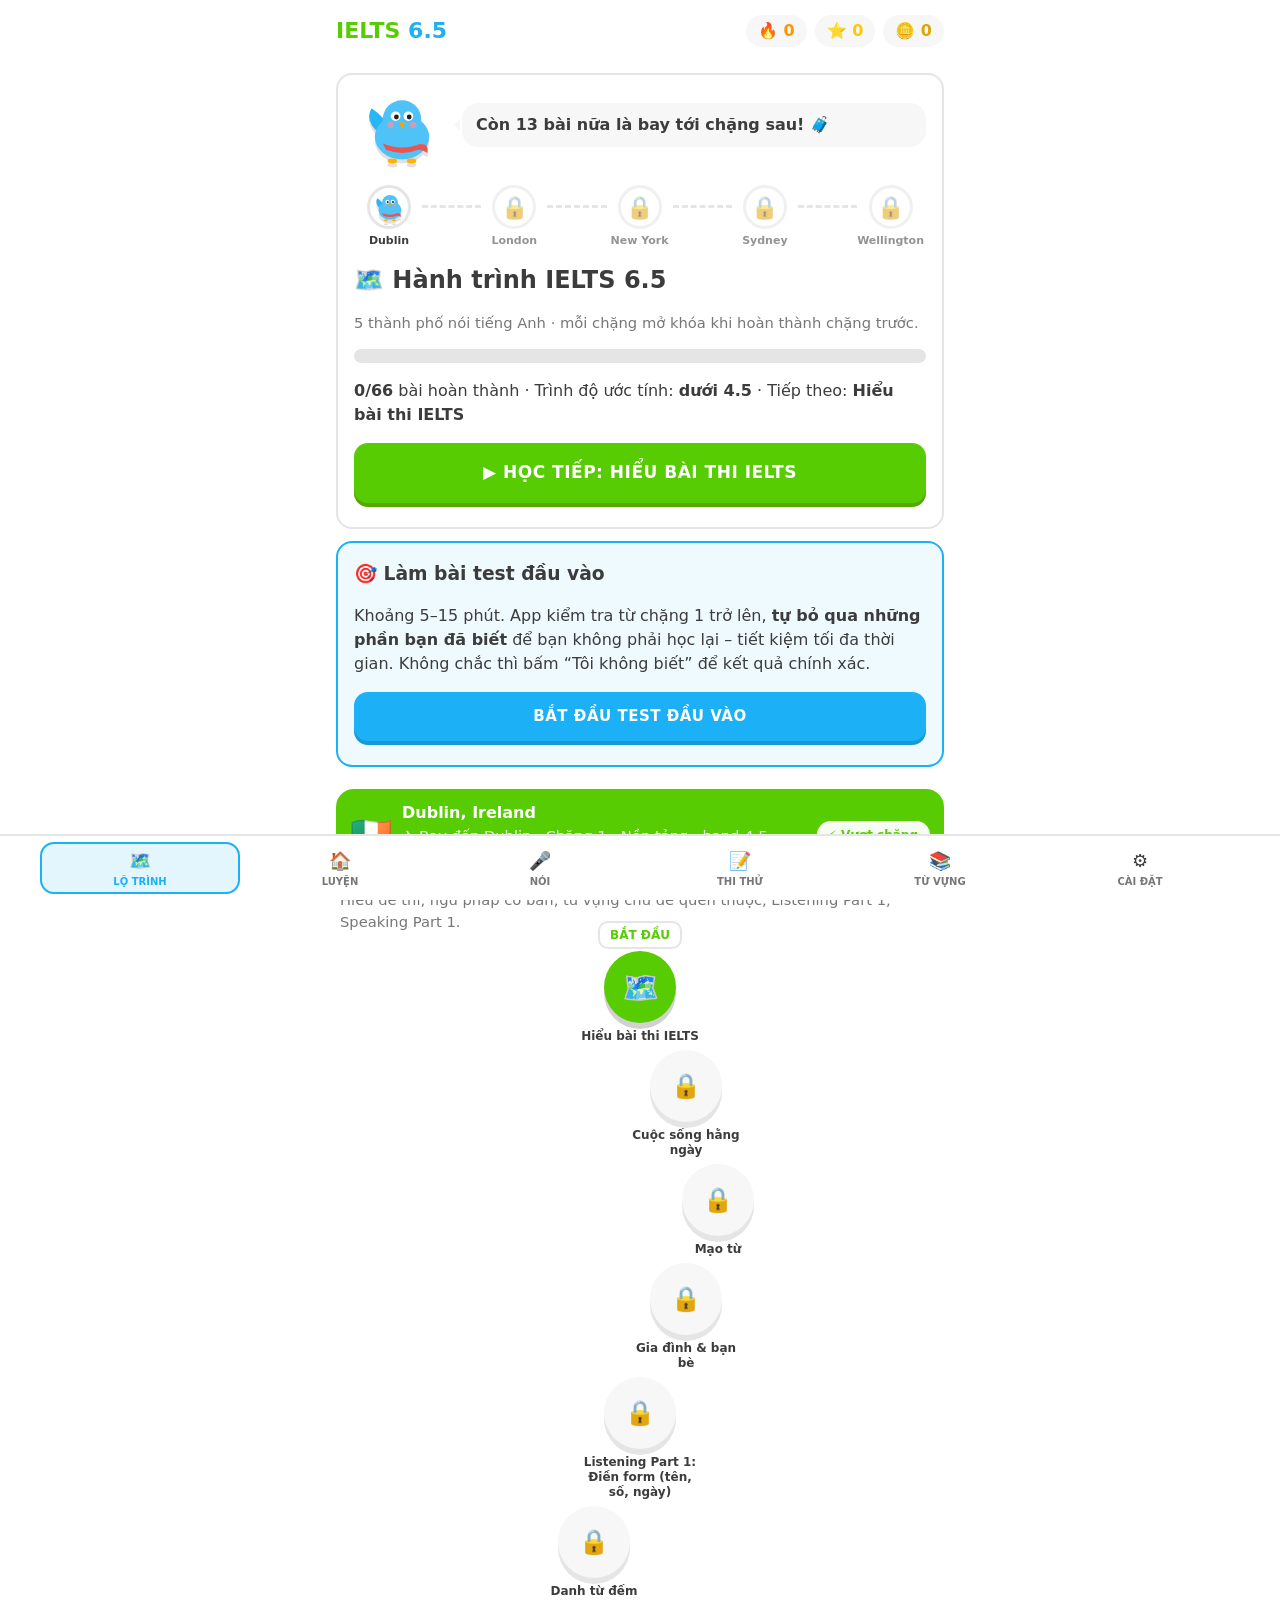
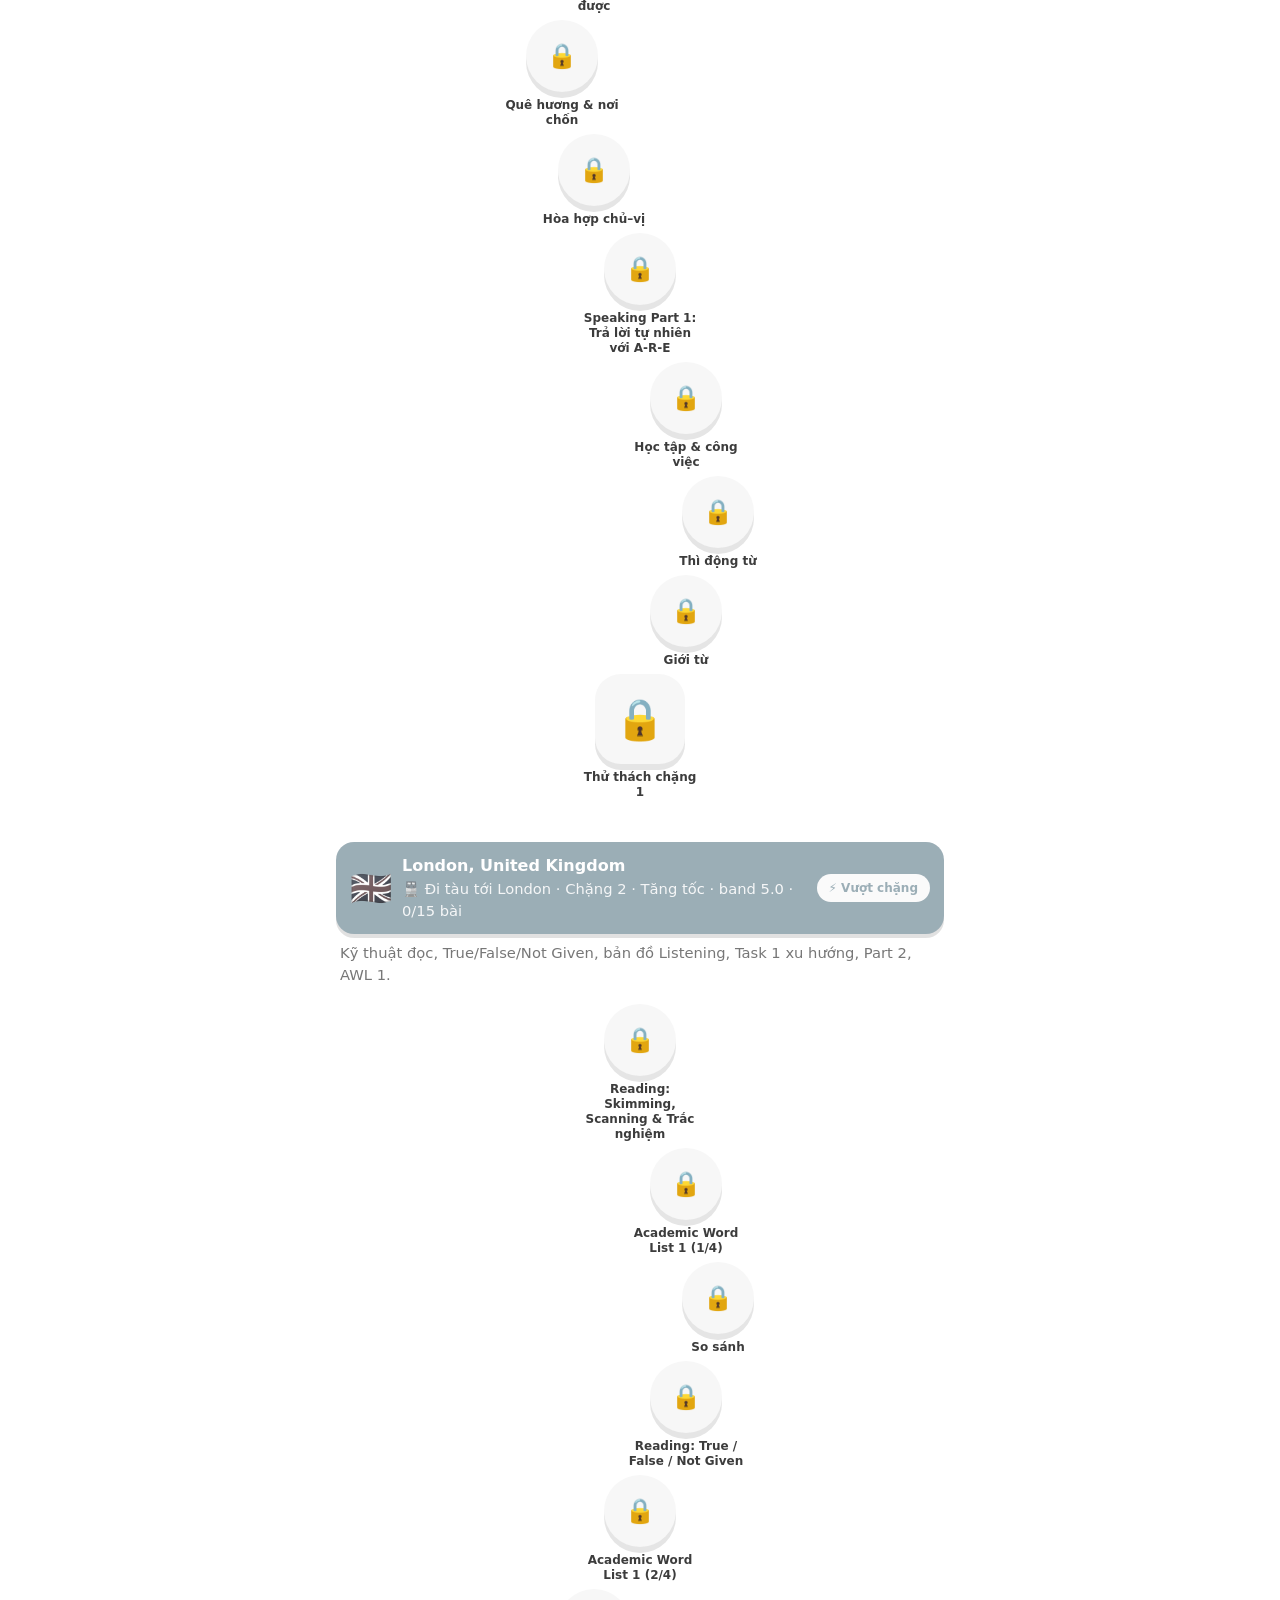
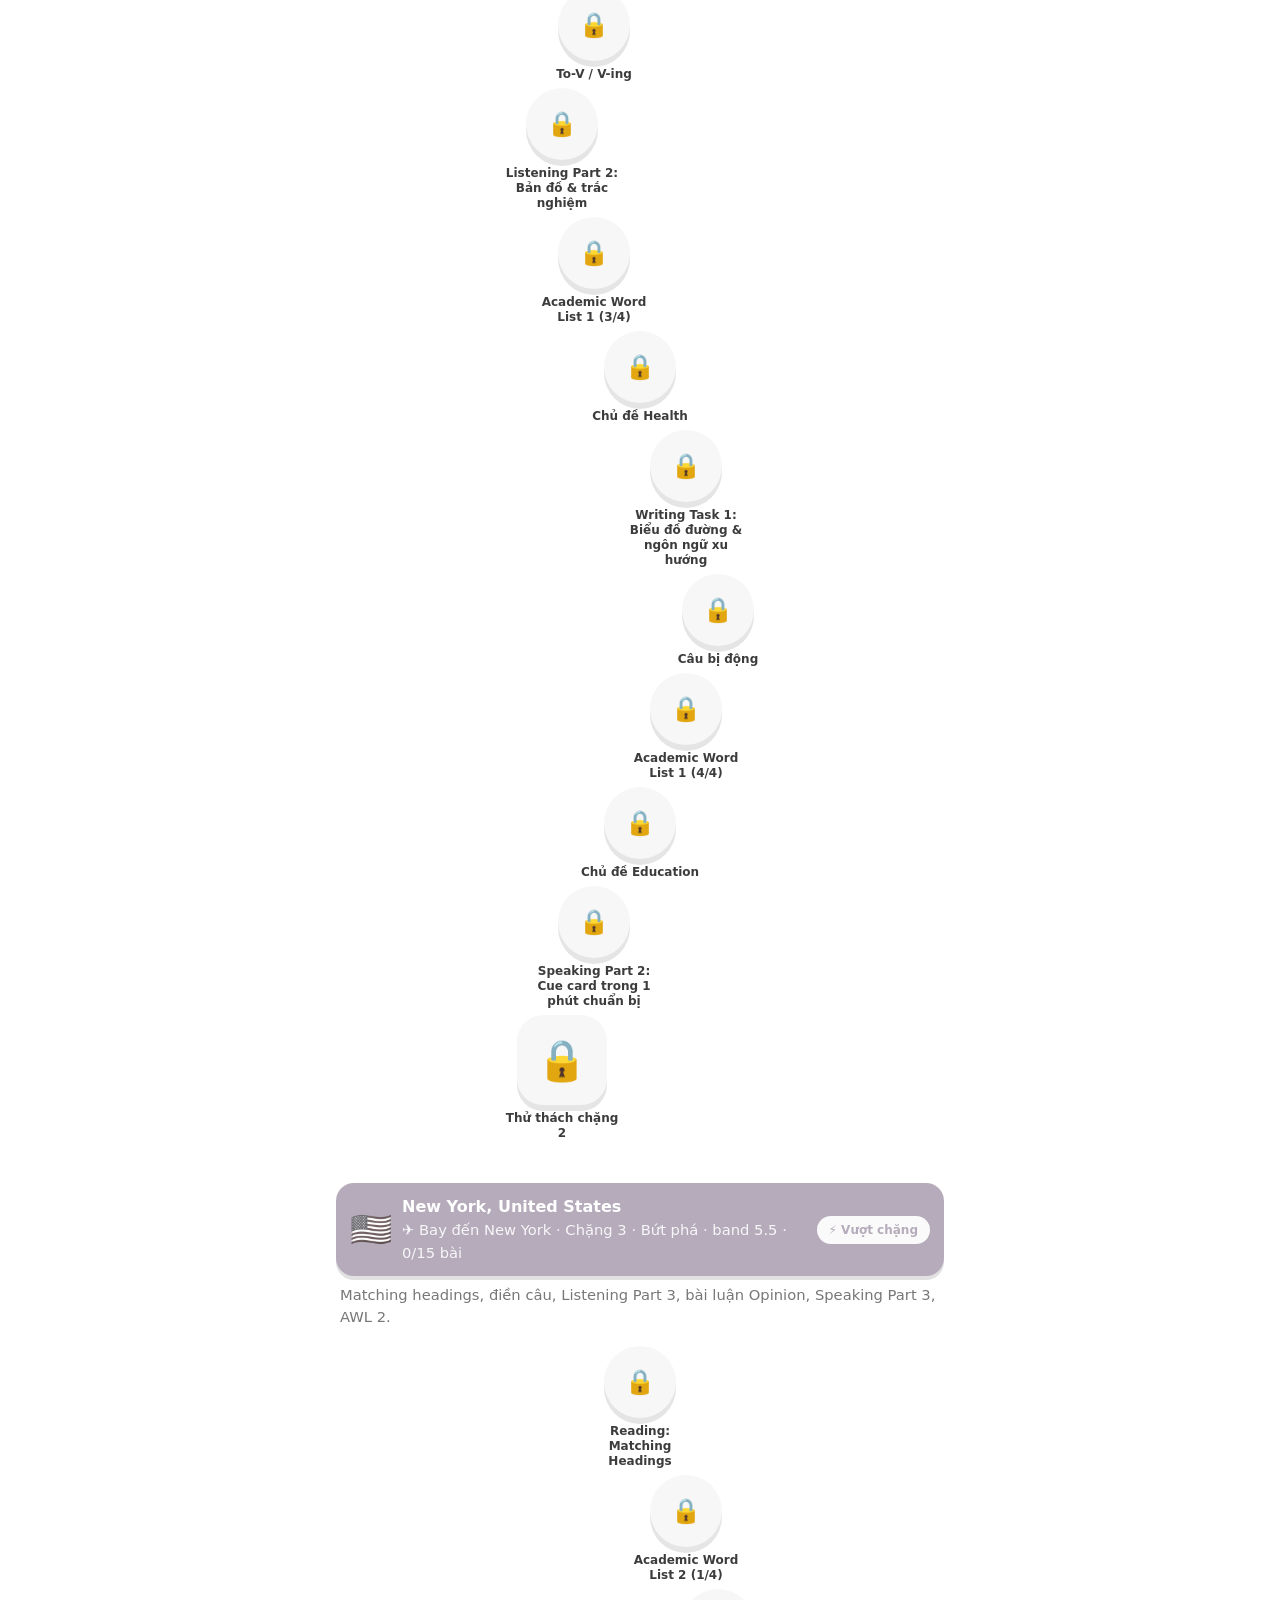
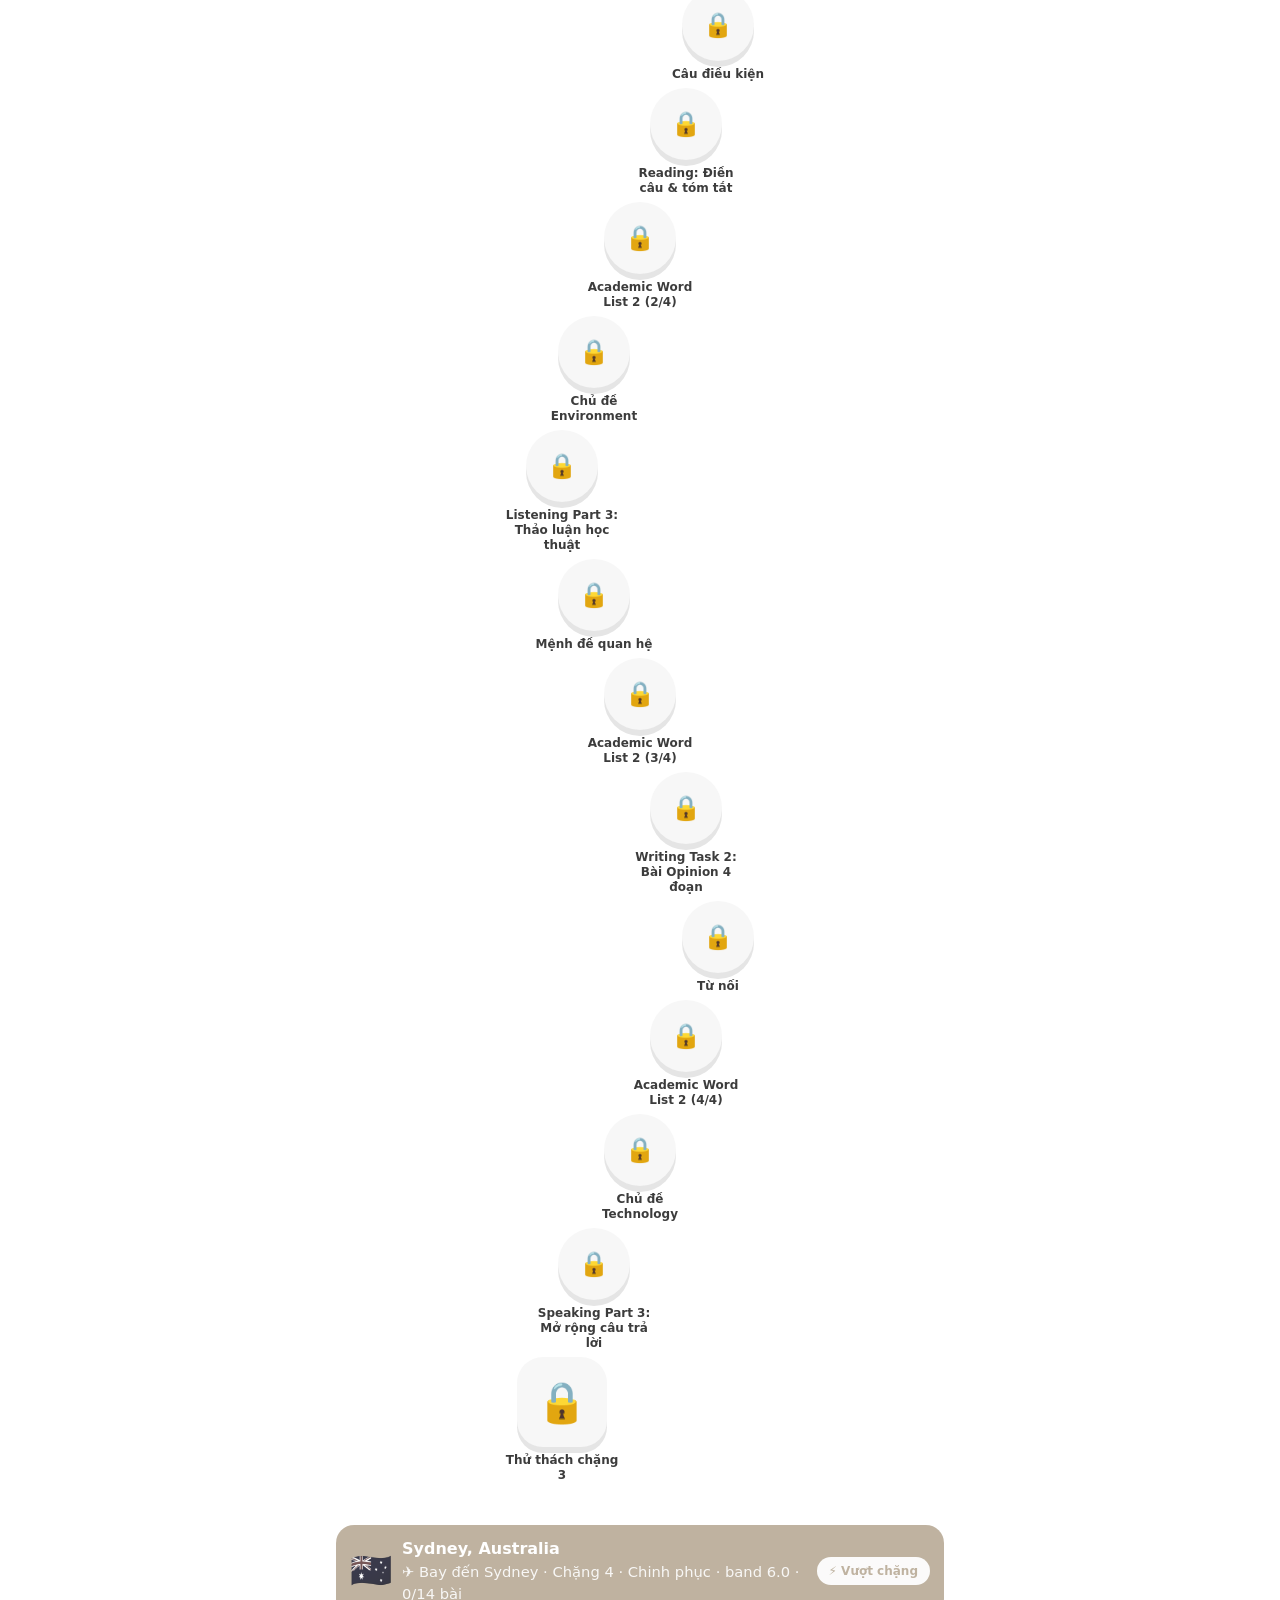
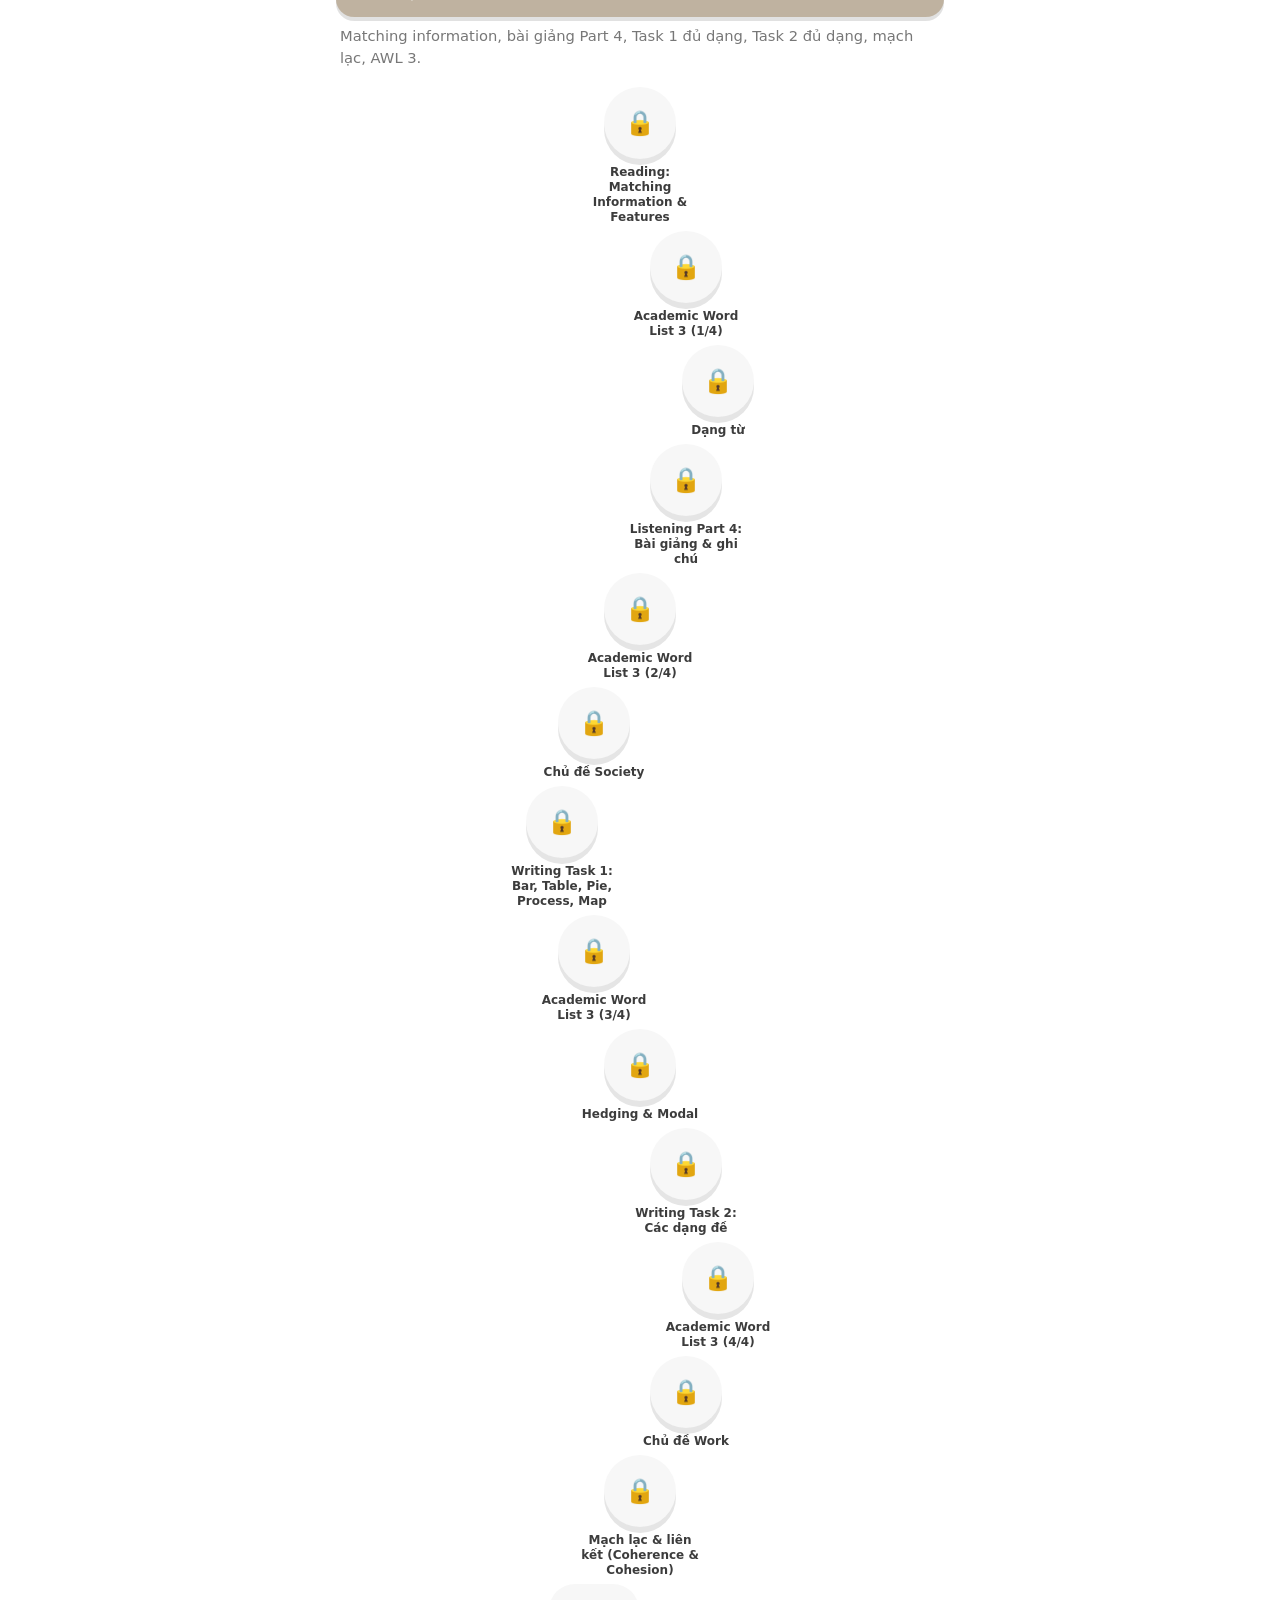
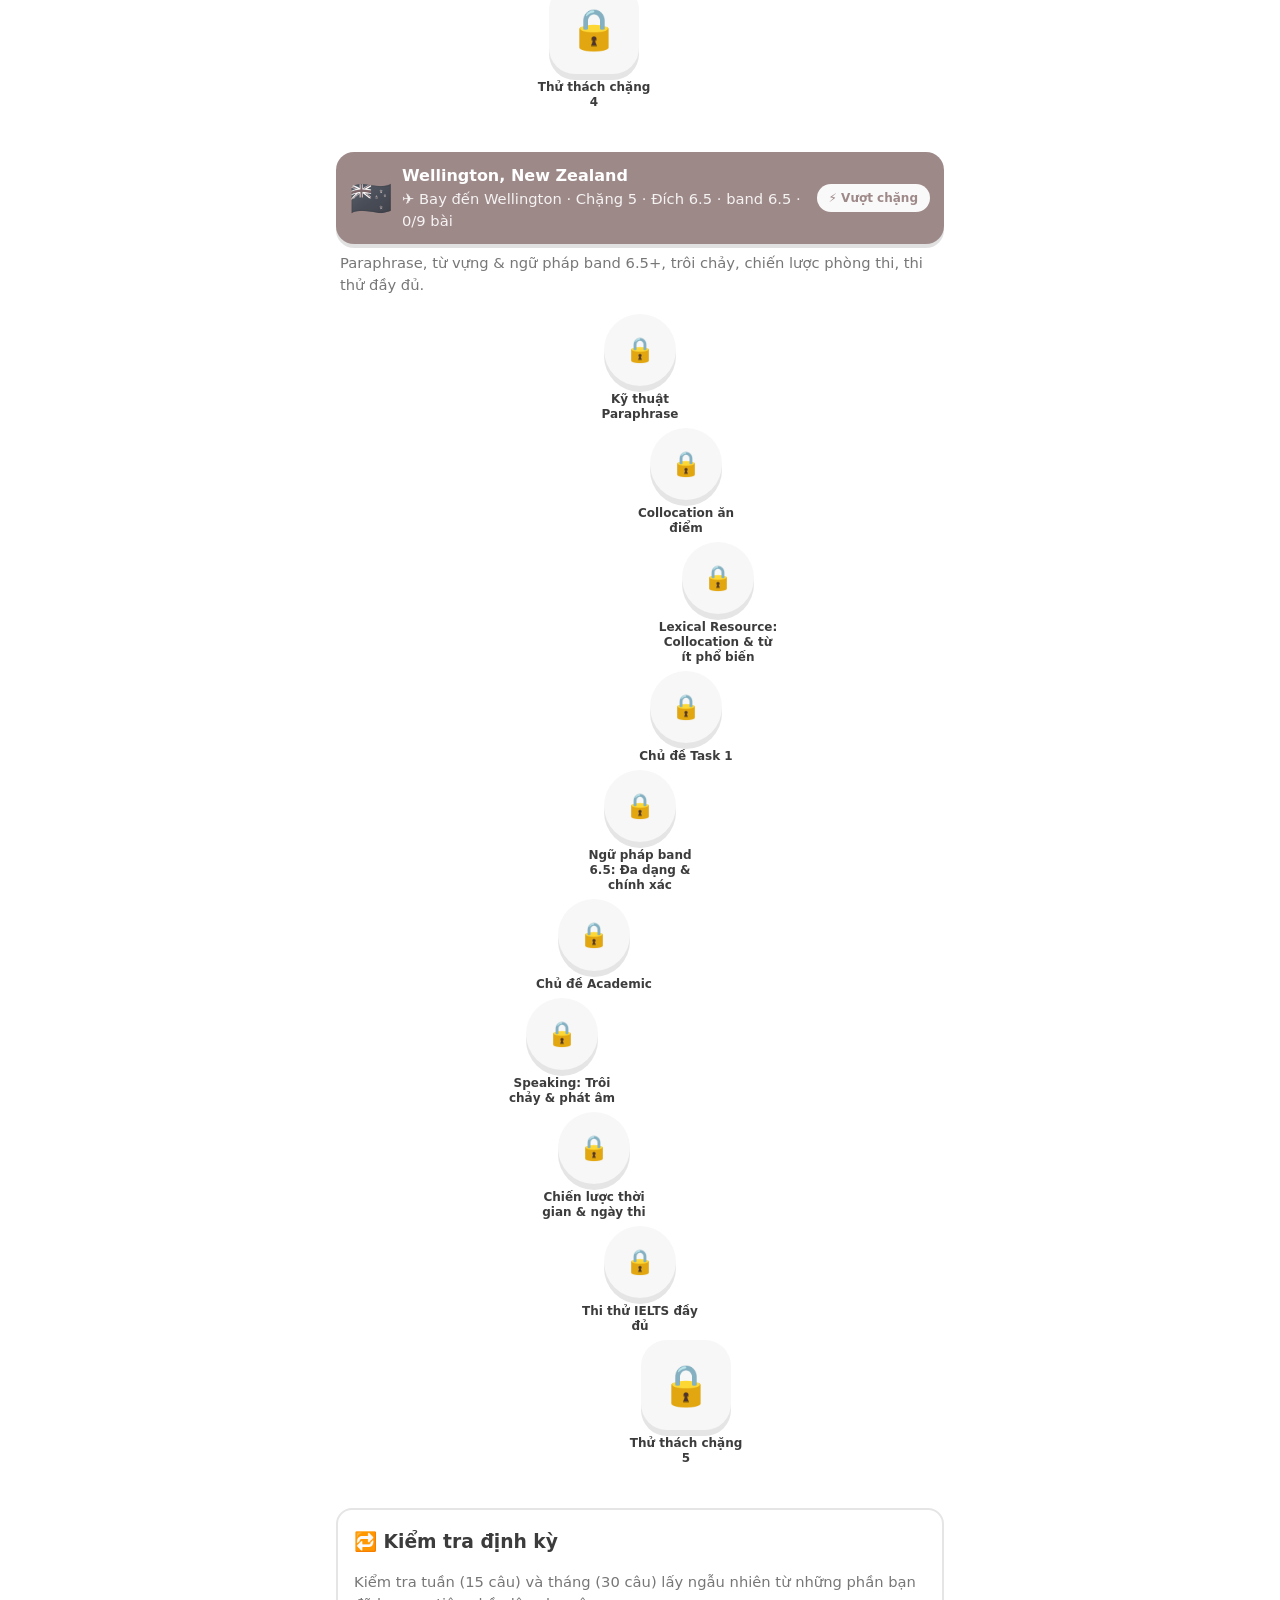
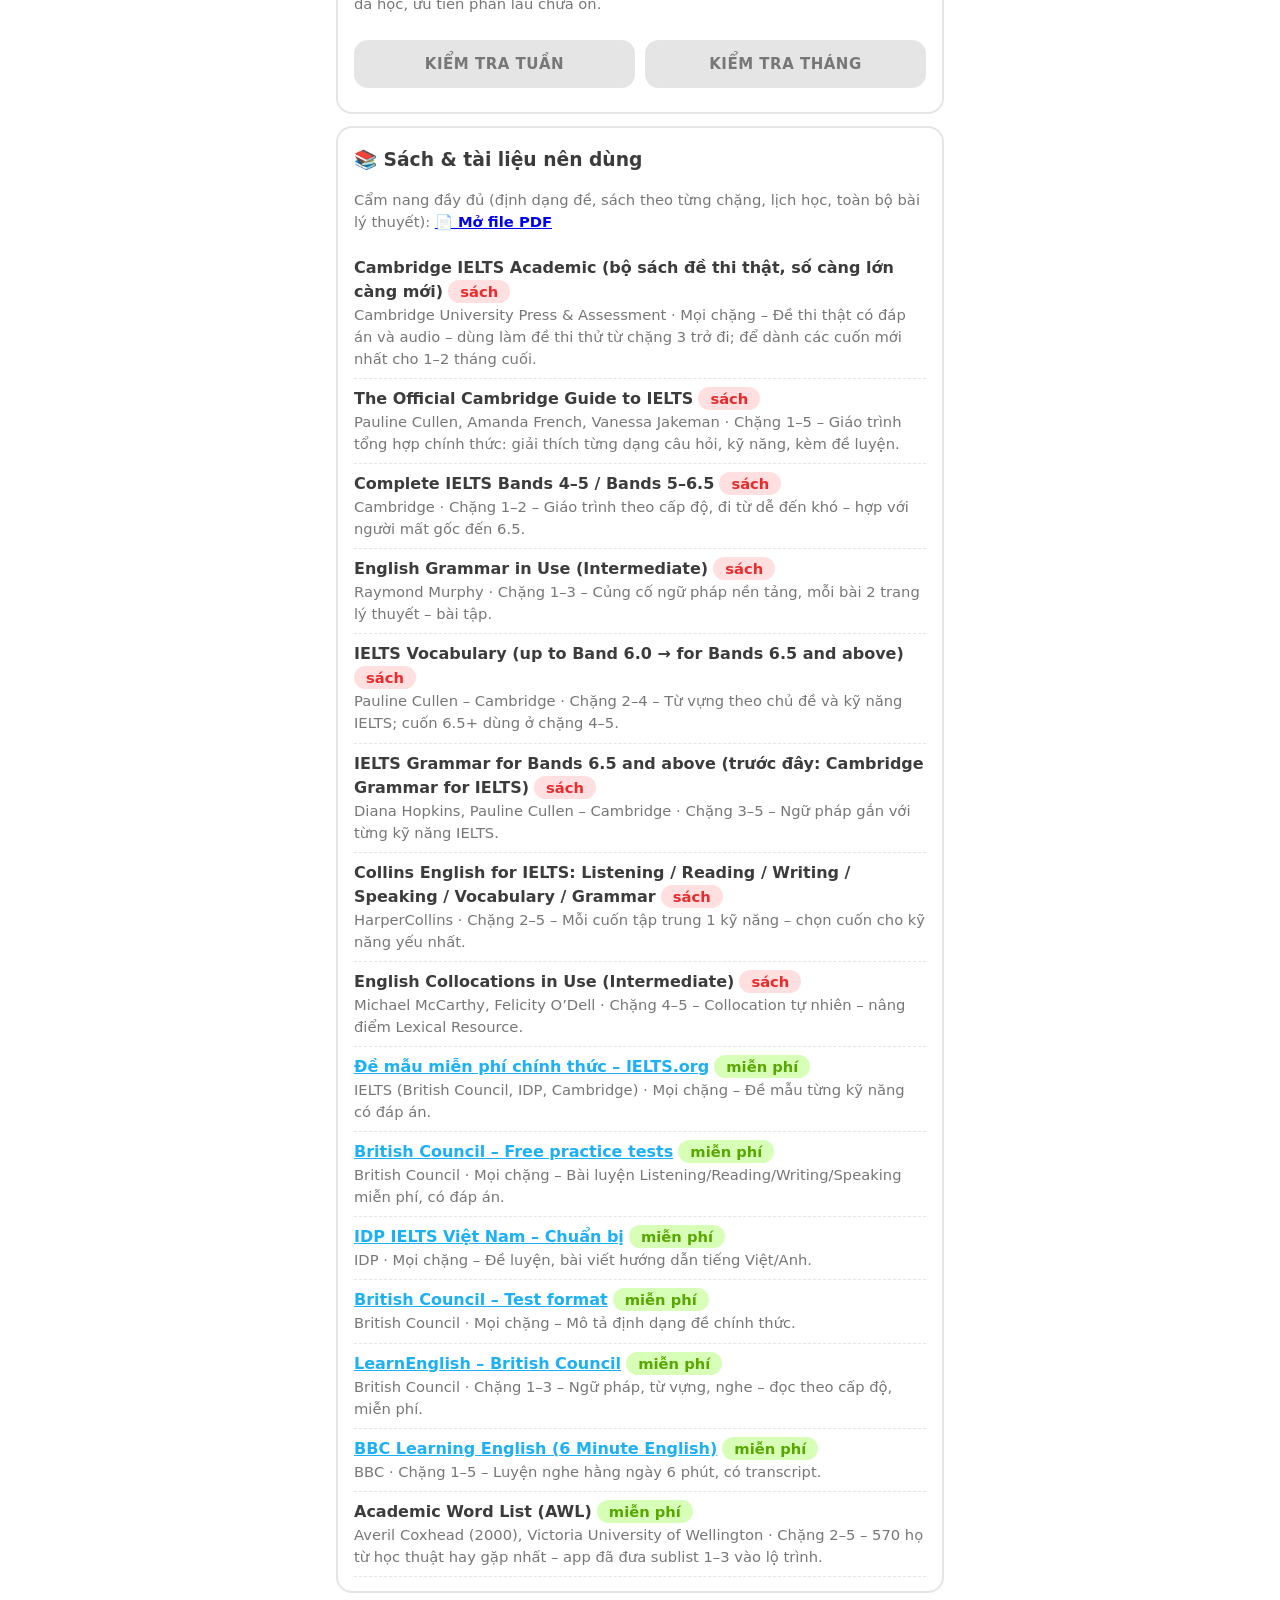
==== commit c51c70c0: "Giọng đọc tốt hơn và cho tự dán/chọn ảnh - Tự chọn giọng tiếng Anh tốt nhất, đổi giọng Mỹ/Anh, tốc đ" ====
--- a/index.html
+++ b/index.html
@@ -28,6 +28,7 @@
 </div>
 <div id="toast"></div>
 <script src="js/data.js"></script>
+<script src="js/media.js"></script>
 <script src="js/exercises.js"></script>
 <script src="js/shop.js"></script>
 <script src="js/grammar.js"></script>
--- a/css/style.css
+++ b/css/style.css
@@ -214,3 +214,26 @@
 .startbub{position:absolute;top:-30px;background:var(--bg);border:2px solid var(--line);color:var(--c);font-weight:900;font-size:12px;padding:3px 10px;border-radius:10px;animation:bn 1.2s ease infinite;z-index:1}
 .res{padding:8px 0;border-bottom:1px dashed var(--line)}.res a{color:var(--blue)}
 .theory p,.theory li{font-size:16.5px;line-height:1.65}.theory h2{margin-bottom:10px}
+
+/* ===== Lớp du lịch ===== */
+.mascotrow{display:flex;align-items:center;gap:12px}
+.pipo{width:64px;height:54px;flex:none;filter:drop-shadow(0 4px 0 rgba(0,0,0,.12));animation:bob 2.4s ease-in-out infinite}
+.pipo.big{width:96px;height:80px}
+.pipo .wing{transform-origin:40px 58px;animation:flap .5s ease-in-out infinite alternate}
+@keyframes flap{to{transform:rotate(-22deg)}}
+@keyframes bob{50%{transform:translateY(-6px)}}
+.mascotrow .bubble{position:relative;background:var(--soft);border-radius:16px;padding:10px 14px;font-weight:800;flex:1}
+.mascotrow .bubble:before{content:"";position:absolute;left:-8px;top:50%;margin-top:-6px;border:6px solid transparent;border-right-color:var(--soft);border-left:0}
+.route{display:flex;align-items:center;overflow-x:auto;padding:10px 2px 6px;margin:6px 0}
+.rstop{display:flex;flex-direction:column;align-items:center;min-width:66px;text-align:center}
+.rstop small{font-weight:800;font-size:11px;margin-top:4px}
+.rdot{width:44px;height:44px;border-radius:50%;background:var(--card);border:3px solid var(--line);display:grid;place-items:center;font-size:22px}
+.rstop.done .rdot{border-color:var(--green);background:var(--okbg)}
+.rstop.lock{opacity:.55}
+.rstop:not(.lock) .rdot .pipo{width:40px;height:34px}
+.rline{flex:1;min-width:14px;height:0;border-top:3px dashed var(--line);margin-bottom:22px}
+.fact{background:rgba(255,200,0,.12);border:2px dashed var(--yellow);border-radius:14px;padding:10px 12px;margin:10px 0;font-weight:700;font-size:.95em}
+
+.pastebox{min-height:58px;border:2px dashed var(--blue);border-radius:14px;padding:12px;margin:8px 0;color:var(--muted);font-size:14px;outline:none;background:rgba(28,176,246,.06)}
+.pastebox:empty:before{content:attr(data-ph)}.pastebox:focus{border-style:solid}
+.pbox h4{margin:12px 0 4px}
